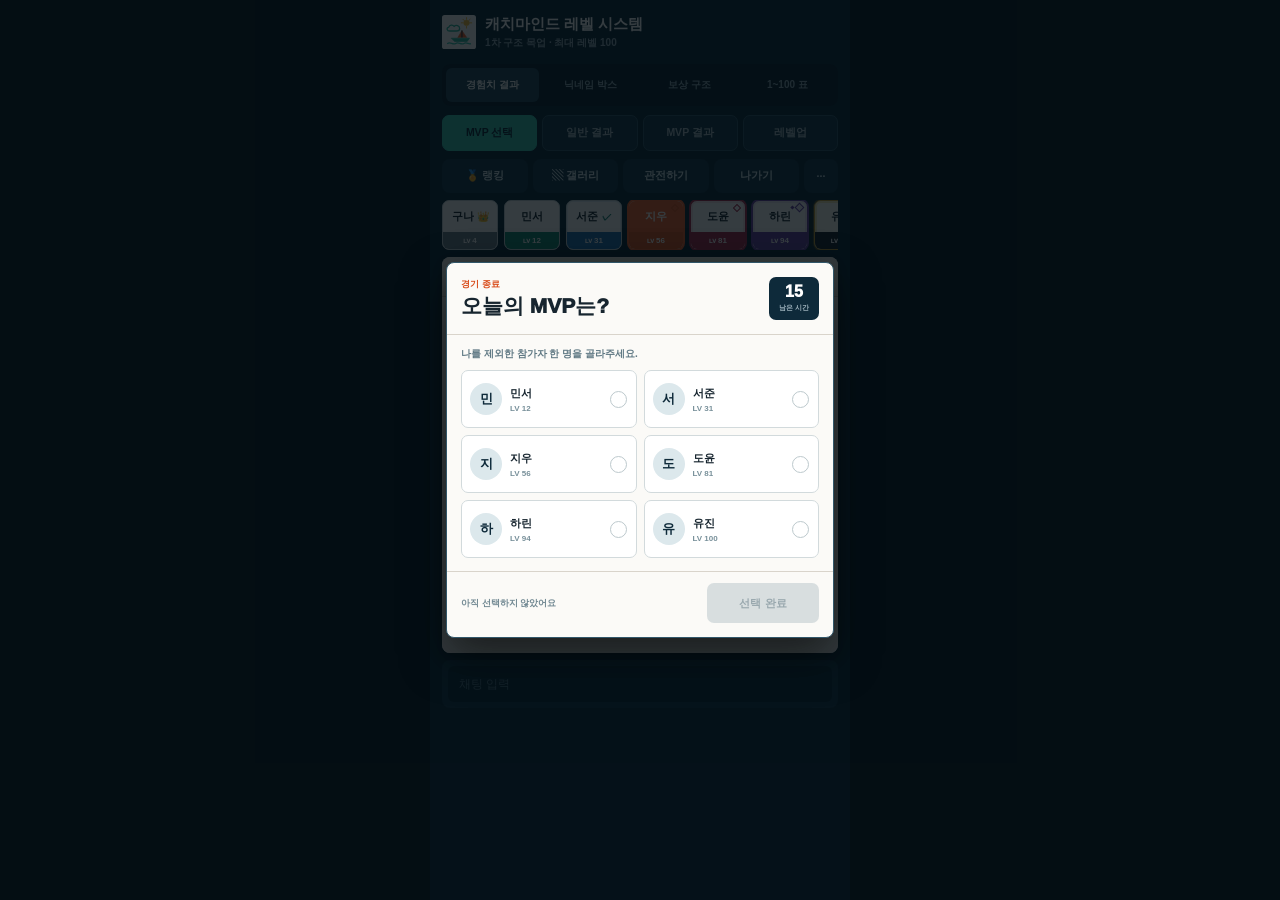
==== catchmind-level-system-mockup.html @ 31e96f57 "Refine CatchMind level nameplates" ====
<!DOCTYPE html>
<html lang="ko">
<head>
<meta charset="UTF-8">
<meta name="viewport" content="width=device-width, initial-scale=1, maximum-scale=1, user-scalable=no">
<title>캐치마인드 레벨 시스템 목업</title>
<style>
:root {
  --navy: #0e2a3a;
  --navy-2: #16384a;
  --navy-3: #24495b;
  --ink: #17252f;
  --paper: #fbfaf7;
  --paper-2: #f5f0e8;
  --line: #d9d4cb;
  --muted: #78909a;
  --teal: #38c6b0;
  --teal-dark: #167d70;
  --orange: #f3612a;
  --orange-dark: #d94b19;
  --blue: #2474b5;
  --red: #d23b3b;
  --yellow: #eab308;
  --green: #22a873;
  --violet: #7c3aed;
}
* { box-sizing: border-box; letter-spacing: 0; }
html, body { min-width: 320px; min-height: 100%; margin: 0; background: #081820; }
body {
  color: #eaf2f6;
  font-family: Pretendard, "Noto Sans KR", "Apple SD Gothic Neo", Arial, sans-serif;
  -webkit-tap-highlight-color: transparent;
}
button, select { font: inherit; }
button { cursor: pointer; }
.hidden { display: none !important; }
.app {
  width: min(420px, 100%);
  min-height: 100dvh;
  margin: 0 auto;
  padding: 8px 12px 24px;
  background: var(--navy);
}
.mock-head {
  min-height: 48px;
  display: flex;
  align-items: center;
  gap: 9px;
  margin-bottom: 8px;
}
.mock-head img { width: 34px; height: 34px; flex: 0 0 auto; }
.mock-title { min-width: 0; }
.mock-title strong { display: block; color: #fff; font-size: 15px; font-weight: 1000; }
.mock-title span { display: block; margin-top: 2px; color: #8fa6b2; font-size: 10px; font-weight: 800; }
.view-tabs {
  width: 100%;
  min-height: 42px;
  display: grid;
  grid-template-columns: repeat(4, minmax(0, 1fr));
  gap: 5px;
  margin-bottom: 9px;
  padding: 4px;
  border-radius: 8px;
  background: #0a2230;
}
.view-tabs button {
  min-width: 0;
  border: 0;
  border-radius: 6px;
  background: transparent;
  color: #8fa6b2;
  font-size: 10px;
  font-weight: 900;
}
.view-tabs button.active { background: var(--navy-3); color: #fff; }
.view { display: none; }
.view.active { display: block; }
.scenario-bar,
.plate-choice {
  display: grid;
  gap: 5px;
  margin-bottom: 8px;
}
.scenario-bar { grid-template-columns: repeat(4, minmax(0, 1fr)); }
.plate-choice { grid-template-columns: repeat(3, minmax(0, 1fr)); }
.scenario-bar button,
.plate-choice button {
  min-width: 0;
  min-height: 36px;
  border: 1px solid #31576a;
  border-radius: 7px;
  background: var(--navy-2);
  color: #a8bbc4;
  font-size: 10.5px;
  font-weight: 900;
}
.scenario-bar button.active,
.plate-choice button.active {
  border-color: var(--teal);
  background: var(--teal);
  color: var(--navy);
}
.game-shell { position: relative; }
.game-actions {
  display: grid;
  grid-template-columns: 1fr 1fr 1fr 1fr 34px;
  gap: 5px;
  margin-bottom: 7px;
}
.game-actions button {
  min-width: 0;
  height: 34px;
  overflow: hidden;
  border: 0;
  border-radius: 8px;
  background: var(--navy-2);
  color: #cfe0e7;
  font-size: 10.5px;
  font-weight: 900;
  text-overflow: ellipsis;
  white-space: nowrap;
}
.player-strip {
  width: 100%;
  min-height: 36px;
  display: flex;
  align-items: center;
  gap: 6px;
  overflow-x: auto;
  margin-bottom: 7px;
  scrollbar-width: none;
}
.player-strip::-webkit-scrollbar { display: none; }
.game-board {
  position: relative;
  aspect-ratio: 1;
  overflow: hidden;
  border-radius: 8px;
  background: var(--paper);
  box-shadow: 0 4px 14px rgba(0,0,0,.35);
}
.wordbar {
  height: 40px;
  display: flex;
  align-items: center;
  justify-content: space-between;
  padding: 0 12px;
  border-bottom: 1px solid #ddd3c7;
  background: var(--paper-2);
  color: #73808a;
  font-size: 12px;
}
.wordbar b { margin-left: 7px; color: var(--navy); font-size: 16px; }
.wordbar strong { color: var(--orange-dark); font-size: 13px; }
.waiting-stage {
  position: absolute;
  inset: 40px 0 0;
  display: grid;
  grid-template-rows: minmax(0, 1fr) auto;
  padding: 26px 22px 17px;
  background: rgba(251,250,247,.96);
  color: var(--ink);
}
.waiting-main { align-self: center; text-align: center; }
.paint-marks {
  height: 46px;
  display: flex;
  align-items: center;
  justify-content: center;
  gap: 7px;
  margin-bottom: 10px;
}
.paint-marks span { width: 8px; display: block; border-radius: 4px; transform: rotate(8deg); }
.paint-marks span:nth-child(1) { height: 25px; background: var(--blue); }
.paint-marks span:nth-child(2) { height: 39px; background: var(--red); transform: rotate(-6deg); }
.paint-marks span:nth-child(3) { height: 31px; background: var(--yellow); }
.paint-marks span:nth-child(4) { height: 44px; background: var(--orange); transform: rotate(-4deg); }
.paint-marks span:nth-child(5) { height: 34px; background: #22c55e; }
.paint-marks span:nth-child(6) { height: 40px; background: var(--violet); transform: rotate(-7deg); }
.waiting-main h2 { margin: 0; font-size: 26px; line-height: 1.2; font-weight: 1000; }
.waiting-main p { margin: 8px 0 0; color: #6d838e; font-size: 11px; font-weight: 800; }
.waiting-roster {
  padding-top: 10px;
  border-top: 1px solid #ded8cf;
  color: #718892;
  font-size: 10px;
  line-height: 1.65;
  font-weight: 800;
}
.waiting-roster b { color: #49616c; }
.mock-chat {
  height: 48px;
  display: flex;
  align-items: center;
  margin-top: 7px;
  padding: 6px;
  border-radius: 8px;
  background: var(--navy-2);
}
.mock-chat span {
  width: 100%;
  height: 36px;
  display: flex;
  align-items: center;
  padding: 0 11px;
  border-radius: 6px;
  background: var(--navy);
  color: #547586;
  font-size: 12px;
}
.reopen-xp {
  width: 100%;
  height: 42px;
  margin-top: 8px;
  border: 1px solid #31576a;
  border-radius: 8px;
  background: var(--navy-2);
  color: #fff;
  font-size: 12px;
  font-weight: 900;
}
.xp-backdrop,
.mvp-backdrop {
  position: fixed;
  inset: 0;
  z-index: 20;
  display: grid;
  place-items: center;
  padding: 12px;
  background: rgba(3,12,17,.8);
}
.mvp-backdrop { z-index: 21; }
.mvp-dialog {
  width: min(388px, 100%);
  overflow: hidden;
  border: 1px solid #31576a;
  border-radius: 8px;
  background: var(--paper);
  color: var(--ink);
  box-shadow: 0 18px 44px rgba(0,0,0,.52);
}
.mvp-head {
  display: flex;
  align-items: center;
  justify-content: space-between;
  gap: 12px;
  padding: 14px;
  border-bottom: 1px solid var(--line);
}
.mvp-head span {
  display: block;
  color: var(--orange-dark);
  font-size: 9px;
  font-weight: 1000;
}
.mvp-head h2 {
  margin: 3px 0 0;
  font-size: 21px;
  line-height: 1.15;
  font-weight: 1000;
}
.mvp-timer {
  flex: 0 0 auto;
  min-width: 50px;
  padding: 7px 8px;
  border-radius: 7px;
  background: var(--navy);
  color: #fff;
  text-align: center;
}
.mvp-timer strong { display: block; font-size: 16px; line-height: 1; font-weight: 1000; }
.mvp-timer small { display: block; margin-top: 3px; color: #9fb3bd; font-size: 7px; font-weight: 900; }
.mvp-copy {
  margin: 0;
  padding: 12px 14px 9px;
  color: #607984;
  font-size: 10px;
  font-weight: 850;
}
.mvp-candidates {
  display: grid;
  grid-template-columns: repeat(2, minmax(0, 1fr));
  gap: 7px;
  padding: 0 14px 13px;
}
.mvp-candidate {
  min-width: 0;
  min-height: 58px;
  display: grid;
  grid-template-columns: 32px minmax(0, 1fr) 18px;
  align-items: center;
  gap: 8px;
  padding: 8px;
  border: 1px solid #d2dadc;
  border-radius: 7px;
  background: #fff;
  color: var(--ink);
  text-align: left;
}
.mvp-candidate.selected {
  border-color: var(--orange);
  background: #fff3ed;
  box-shadow: inset 0 0 0 1px var(--orange);
}
.mvp-avatar {
  width: 32px;
  height: 32px;
  display: grid;
  place-items: center;
  border-radius: 50%;
  background: #dce8ec;
  color: var(--navy);
  font-size: 13px;
  font-weight: 1000;
}
.mvp-candidate.selected .mvp-avatar { background: var(--orange); color: #fff; }
.mvp-candidate strong,
.mvp-candidate small { display: block; overflow: hidden; text-overflow: ellipsis; white-space: nowrap; }
.mvp-candidate strong { font-size: 11px; font-weight: 1000; }
.mvp-candidate small { margin-top: 3px; color: var(--muted); font-size: 8px; font-weight: 900; }
.mvp-check {
  width: 17px;
  height: 17px;
  display: grid;
  place-items: center;
  border: 1px solid #bdc9cd;
  border-radius: 50%;
  color: transparent;
  font-size: 10px;
  font-style: normal;
  font-weight: 1000;
}
.mvp-candidate.selected .mvp-check { border-color: var(--orange); background: var(--orange); color: #fff; }
.mvp-foot {
  display: grid;
  grid-template-columns: minmax(0, 1fr) 112px;
  align-items: center;
  gap: 10px;
  padding: 11px 14px 14px;
  border-top: 1px solid var(--line);
}
.mvp-choice {
  min-width: 0;
  overflow: hidden;
  color: #718892;
  font-size: 9px;
  font-weight: 900;
  text-overflow: ellipsis;
  white-space: nowrap;
}
.mvp-confirm {
  height: 40px;
  border: 0;
  border-radius: 7px;
  background: var(--orange);
  color: #fff;
  font-size: 11px;
  font-weight: 1000;
}
.mvp-confirm:disabled { background: #d8dedf; color: #99a8ae; }
.xp-dialog {
  position: relative;
  width: min(388px, 100%);
  max-height: calc(100dvh - 24px);
  overflow: hidden;
  border: 1px solid #31576a;
  border-radius: 8px;
  background: var(--paper);
  color: var(--ink);
  box-shadow: 0 18px 44px rgba(0,0,0,.52);
}
.xp-head {
  min-height: 62px;
  display: flex;
  align-items: center;
  justify-content: space-between;
  padding: 11px 13px;
  border-bottom: 1px solid #31576a;
  background: var(--navy);
}
.xp-head span { display: block; color: var(--teal); font-size: 9px; font-weight: 900; }
.xp-head h2 { margin: 3px 0 0; color: #fff; font-size: 20px; line-height: 1.1; font-weight: 1000; }
.xp-close {
  width: 34px;
  height: 34px;
  border: 0;
  border-radius: 7px;
  background: var(--navy-2);
  color: #cfe0e7;
  font-size: 17px;
}
.xp-summary {
  display: grid;
  grid-template-columns: auto minmax(0, 1fr) auto;
  align-items: center;
  gap: 11px;
  padding: 15px 14px 12px;
}
.level-seal {
  position: relative;
  z-index: 2;
  width: 54px;
  height: 54px;
  display: grid;
  place-items: center;
  border: 3px solid var(--orange);
  border-radius: 50%;
  background: #fff;
  color: var(--orange-dark);
}
.level-seal small { display: block; font-size: 8px; line-height: 1; font-weight: 900; }
.level-seal strong { display: block; margin-top: 2px; font-size: 20px; line-height: 1; font-weight: 1000; }
.level-seal-stage {
  position: relative;
  width: 62px;
  height: 62px;
  display: grid;
  place-items: center;
  isolation: isolate;
}
.level-seal-stage::after {
  content: "";
  position: absolute;
  z-index: 1;
  inset: 4px;
  border: 2px solid var(--orange);
  border-radius: 50%;
  opacity: 0;
  pointer-events: none;
}
.level-up-tag {
  position: absolute;
  z-index: 4;
  left: 50%;
  bottom: -5px;
  width: max-content;
  padding: 2px 5px;
  border-radius: 4px;
  background: var(--navy);
  color: #fff;
  font-size: 7px;
  line-height: 1.2;
  font-weight: 1000;
  opacity: 0;
  transform: translate(-50%, 4px);
  pointer-events: none;
}
.level-particles {
  position: absolute;
  z-index: 3;
  inset: 50%;
  pointer-events: none;
}
.level-particles i {
  --x: 0px;
  --y: -35px;
  --r: 0deg;
  position: absolute;
  width: 4px;
  height: 11px;
  margin: -5px 0 0 -2px;
  border-radius: 2px;
  background: var(--orange);
  opacity: 0;
}
.level-particles i:nth-child(2) { --x: 26px; --y: -29px; --r: 34deg; background: var(--blue); }
.level-particles i:nth-child(3) { --x: 38px; --y: -5px; --r: 72deg; background: var(--yellow); }
.level-particles i:nth-child(4) { --x: 31px; --y: 25px; --r: 116deg; background: var(--teal); }
.level-particles i:nth-child(5) { --x: 8px; --y: 38px; --r: 158deg; background: var(--red); }
.level-particles i:nth-child(6) { --x: -22px; --y: 31px; --r: 205deg; background: var(--violet); }
.level-particles i:nth-child(7) { --x: -38px; --y: 7px; --r: 248deg; background: var(--orange); }
.level-particles i:nth-child(8) { --x: -31px; --y: -24px; --r: 296deg; background: var(--green); }
.level-seal-stage.celebrate .level-seal {
  animation: level-seal-pop 1.15s cubic-bezier(.2,.82,.24,1) both;
}
.level-seal-stage.celebrate::after { animation: level-ring 1.05s ease-out both; }
.level-seal-stage.celebrate .level-up-tag { animation: level-tag 1.35s ease both; }
.level-seal-stage.celebrate .level-particles i {
  animation: level-particle .9s cubic-bezier(.12,.7,.22,1) both;
}
.level-seal-stage.celebrate .level-particles i:nth-child(2) { animation-delay: .03s; }
.level-seal-stage.celebrate .level-particles i:nth-child(3) { animation-delay: .06s; }
.level-seal-stage.celebrate .level-particles i:nth-child(4) { animation-delay: .09s; }
.level-seal-stage.celebrate .level-particles i:nth-child(5) { animation-delay: .12s; }
.level-seal-stage.celebrate .level-particles i:nth-child(6) { animation-delay: .15s; }
.level-seal-stage.celebrate .level-particles i:nth-child(7) { animation-delay: .18s; }
.level-seal-stage.celebrate .level-particles i:nth-child(8) { animation-delay: .21s; }
@keyframes level-seal-pop {
  0% { color: var(--orange-dark); background: #fff; transform: scale(1) rotate(0); }
  20% { color: #fff; background: var(--orange); transform: scale(1.28) rotate(-7deg); box-shadow: 0 8px 18px rgba(243,97,42,.35); }
  45% { transform: scale(.94) rotate(4deg); }
  68% { transform: scale(1.12) rotate(-2deg); }
  100% { color: var(--orange-dark); background: #fff; transform: scale(1) rotate(0); box-shadow: none; }
}
@keyframes level-ring {
  0% { opacity: .8; transform: scale(.8); }
  100% { opacity: 0; transform: scale(1.65); }
}
@keyframes level-particle {
  0% { opacity: 0; transform: translate(0, 0) scale(.4) rotate(0); }
  18% { opacity: 1; }
  100% { opacity: 0; transform: translate(var(--x), var(--y)) scale(1) rotate(var(--r)); }
}
@keyframes level-tag {
  0% { opacity: 0; transform: translate(-50%, 5px) scale(.8); }
  20%, 72% { opacity: 1; transform: translate(-50%, 0) scale(1); }
  100% { opacity: 0; transform: translate(-50%, -5px) scale(.94); }
}
.xp-person { min-width: 0; }
.xp-person strong {
  display: block;
  overflow: hidden;
  font-size: 16px;
  font-weight: 1000;
  text-overflow: ellipsis;
  white-space: nowrap;
}
.xp-person span { display: block; margin-top: 3px; color: var(--muted); font-size: 10px; font-weight: 900; }
.xp-earned { color: var(--orange); text-align: right; font-size: 22px; line-height: 1; font-weight: 1000; }
.xp-earned span { display: block; margin-bottom: 4px; color: var(--muted); font-size: 9px; }
.xp-meter-block { padding: 0 14px 15px; }
.xp-meter-head {
  min-height: 18px;
  display: flex;
  align-items: center;
  justify-content: space-between;
  gap: 8px;
  margin-bottom: 6px;
  color: #607984;
  font-size: 9px;
  font-weight: 900;
}
.xp-meter {
  position: relative;
  height: 13px;
  overflow: hidden;
  border: 1px solid #cfd8dc;
  border-radius: 7px;
  background: #e6ecee;
}
.xp-meter-fill {
  width: 0;
  height: 100%;
  border-radius: inherit;
  background: var(--teal);
  transition: width 1.05s cubic-bezier(.2,.78,.28,1);
}
.xp-breakdown {
  margin: 0;
  padding: 0 14px;
  border-top: 1px solid var(--line);
  border-bottom: 1px solid var(--line);
  list-style: none;
}
.xp-breakdown li {
  min-height: 46px;
  display: flex;
  align-items: center;
  justify-content: space-between;
  gap: 12px;
  color: #647b85;
  font-size: 10.5px;
  font-weight: 800;
}
.xp-breakdown li + li { border-top: 1px solid #e8e4dd; }
.xp-breakdown li.empty { opacity: .52; }
.xp-reason { min-width: 0; }
.xp-reason strong {
  display: block;
  overflow: hidden;
  color: var(--ink);
  font-size: 10.5px;
  font-weight: 1000;
  text-overflow: ellipsis;
  white-space: nowrap;
}
.xp-reason small {
  display: block;
  margin-top: 3px;
  color: var(--muted);
  font-size: 8.5px;
  font-weight: 800;
}
.xp-breakdown .xp-value { flex: 0 0 auto; color: var(--ink); font-size: 11px; font-weight: 1000; }
.xp-breakdown .cap-row .xp-value { color: var(--orange-dark); }
.reward-unlock {
  display: grid;
  grid-template-columns: 38px minmax(0, 1fr);
  align-items: center;
  gap: 10px;
  margin: 11px 14px 0;
  padding: 9px 10px;
  border: 1px solid #efc0ac;
  border-radius: 7px;
  background: #fff2eb;
}
.reward-unlock .reward-icon {
  width: 38px;
  height: 38px;
  display: grid;
  place-items: center;
  border-radius: 7px;
  background: var(--orange);
  font-size: 20px;
}
.reward-unlock span { display: block; color: var(--orange-dark); font-size: 9px; font-weight: 900; }
.reward-unlock strong { display: block; margin-top: 2px; font-size: 12px; font-weight: 1000; }
.xp-foot {
  display: grid;
  grid-template-columns: .8fr 1.2fr;
  gap: 7px;
  padding: 12px 14px 14px;
}
.xp-foot button {
  min-width: 0;
  height: 42px;
  border: 0;
  border-radius: 7px;
  font-size: 12px;
  font-weight: 1000;
}
.xp-replay { background: #e1e7e9; color: #526b77; }
.xp-confirm { background: var(--teal); color: var(--navy); }
.section-head { margin: 4px 1px 10px; }
.section-head h2 { margin: 0; color: #fff; font-size: 20px; font-weight: 1000; }
.section-head p { margin: 5px 0 0; color: #8fa6b2; font-size: 10.5px; line-height: 1.5; font-weight: 800; }
.plate-demo {
  min-height: 420px;
  overflow: hidden;
  border-radius: 8px;
  background: var(--paper);
}
.plate-demo-head {
  min-height: 53px;
  padding: 10px 12px;
  border-bottom: 1px solid var(--line);
  background: var(--paper-2);
  color: var(--ink);
}
.plate-demo-head strong { display: block; font-size: 14px; font-weight: 1000; }
.plate-demo-head span { display: block; margin-top: 3px; color: var(--muted); font-size: 9.5px; font-weight: 800; }
.plate-scroll {
  display: flex;
  gap: 6px;
  overflow-x: auto;
  padding: 10px 11px;
  border-bottom: 1px solid var(--line);
  scrollbar-width: none;
}
.plate-scroll::-webkit-scrollbar { display: none; }
.plate-state-head,
.plate-list-row {
  display: grid;
  grid-template-columns: 30px repeat(4, minmax(0, 1fr));
  align-items: center;
  gap: 4px;
}
.plate-state-head {
  min-height: 28px;
  padding: 3px 12px 0;
  color: #78909a;
  font-size: 7px;
  font-weight: 1000;
  text-align: center;
}
.plate-state-head span:first-child { text-align: left; }
.plate-list { padding: 0 12px 12px; }
.plate-list-row {
  min-height: 58px;
  padding: 4px 0;
  border-bottom: 1px solid #e4e0d9;
}
.plate-list-row:last-child { border-bottom: 0; }
.plate-step {
  color: #6f838d;
  font-size: 8px;
  line-height: 1.05;
  font-weight: 1000;
  text-align: left;
}
.plate-step strong,
.plate-step small { display: block; }
.plate-step small { margin-top: 3px; color: #a0afb5; font-size: 6px; }
.plate-list-row .nameplate {
  width: 100%;
  min-width: 0;
  max-width: none;
}
.nameplate {
  --tier: #6f828b;
  --tier-alt: #52666f;
  --tier-soft: #edf1f2;
  --tier-ink: #fff;
  --skin-bg: #fff;
  --skin-mark: #dfe7ea;
  position: relative;
  isolation: isolate;
  flex: 0 0 auto;
  min-width: 0;
  max-width: 180px;
  color: var(--ink);
}
.nameplate.tier-sketch { --tier: #6f828b; --tier-alt: #52666f; --tier-soft: #edf0f1; }
.nameplate.tier-sprout { --tier: #178c73; --tier-alt: #29aa90; --tier-soft: #e2f5ef; }
.nameplate.tier-color { --tier: #2474b5; --tier-alt: #45a0dd; --tier-soft: #e3eff8; }
.nameplate.tier-artist { --tier: #df551f; --tier-alt: #e9a11b; --tier-soft: #fff0e8; }
.nameplate.tier-master { --tier: #a92b4b; --tier-alt: #ef612f; --tier-soft: #f9e7eb; }
.nameplate.tier-grand { --tier: #6944a3; --tier-alt: #c23d84; --tier-soft: #eee8f5; }
.nameplate.tier-legend { --tier: #1b252d; --tier-alt: #b68217; --tier-soft: #fff3c6; }
.nameplate.drawer { outline: 2px solid var(--orange); outline-offset: -1px; }
.nameplate .correct-mark {
  flex: 0 0 auto;
  margin-left: 4px;
  color: var(--teal-dark);
  font-size: 10px;
  font-weight: 1000;
}
.nameplate.spectator { opacity: .45; filter: grayscale(.25); }
.nameplate .crown { flex: 0 0 auto; margin-left: 3px; font-size: 10px; }
.plate-name {
  min-width: 0;
  display: flex;
  align-items: center;
  overflow: hidden;
}
.plate-nick {
  min-width: 0;
  overflow: hidden;
  text-overflow: ellipsis;
  white-space: nowrap;
}
.plate-level-num small {
  margin-right: 2px;
  font-size: .72em;
  font-weight: 1000;
}
.plate-tier-label {
  overflow: hidden;
  font-style: normal;
  text-overflow: ellipsis;
  white-space: nowrap;
}
.nameplate.style-a {
  --motion-speed: 3.6s;
  min-width: 56px;
  min-height: 50px;
  display: inline-grid;
  grid-template-rows: 31px 17px;
  align-content: stretch;
  overflow: hidden;
  border: 1px solid #c6d2d6;
  border-radius: 7px;
  background: #fff;
  box-shadow: 0 2px 4px rgba(14,42,58,.08);
}
.nameplate.style-a .plate-level {
  grid-row: 2;
  position: relative;
  min-width: 54px;
  display: flex;
  align-items: center;
  justify-content: center;
  overflow: hidden;
  padding: 0 6px;
  background-color: var(--tier);
  color: var(--tier-ink);
  font-size: 8px;
  line-height: 1;
  font-weight: 1000;
}
.nameplate.style-a .plate-level::after {
  content: "";
  position: absolute;
  inset: -7px auto -7px -18px;
  width: 10px;
  background: rgba(255,255,255,.55);
  opacity: 0;
  transform: skewX(-18deg);
  pointer-events: none;
}
.nameplate.style-a .plate-name {
  grid-row: 1;
  justify-content: center;
  padding: 6px 6px 5px;
  font-size: 11px;
  line-height: 1.05;
  font-weight: 1000;
}
.nameplate.style-a.drawer .plate-name {
  background: var(--orange);
  color: #fff;
}
.nameplate.style-a.drawer .plate-name .correct-mark { color: #fff; }
.nameplate.style-a.milestone-40 { --motion-speed: 3.3s; }
.nameplate.style-a.milestone-50 { --motion-speed: 3s; }
.nameplate.style-a.milestone-60 { --motion-speed: 2.8s; }
.nameplate.style-a.milestone-70 { --motion-speed: 2.6s; }
.nameplate.style-a.milestone-80 { --motion-speed: 2.4s; }
.nameplate.style-a.milestone-90 { --motion-speed: 2.2s; }
.nameplate.style-a.milestone-100 { --motion-speed: 1.9s; }
.nameplate.style-a.effect-depth {
  box-shadow: inset 0 0 0 1px var(--tier-soft), 0 2px 5px rgba(14,42,58,.11);
}
.nameplate.style-a.effect-rain .plate-level::after {
  animation: level-rail-glint var(--motion-speed) ease-in-out infinite;
}
.nameplate.style-a.effect-corners::before {
  content: "";
  position: absolute;
  z-index: 3;
  top: 4px;
  right: 5px;
  width: 4px;
  height: 4px;
  border: 1px solid var(--tier);
  transform: rotate(45deg);
}
.nameplate.style-a.effect-color .plate-level {
  animation: level-rail-color var(--motion-speed) ease-in-out infinite;
}
.nameplate.style-a.effect-aura {
  border-color: var(--tier);
  box-shadow: inset 0 0 0 1px var(--tier-soft), 0 0 7px var(--tier-soft), 0 3px 7px rgba(14,42,58,.13);
}
.nameplate.style-a.effect-double {
  box-shadow: inset 0 0 0 2px var(--tier-soft), 0 0 0 1px var(--tier), 0 3px 8px rgba(14,42,58,.15);
}
.nameplate.style-a.effect-pulse::after {
  content: "";
  position: absolute;
  z-index: 4;
  inset: 2px;
  border: 1px solid var(--tier);
  border-radius: 4px;
  opacity: 0;
  pointer-events: none;
  animation: level-frame-pulse var(--motion-speed) ease-in-out infinite;
}
.nameplate.style-a.effect-gem::before {
  top: 3px;
  right: 4px;
  width: 5px;
  height: 5px;
  border-color: var(--tier);
  background: var(--tier-soft);
  box-shadow: -5px 5px 0 -2px var(--tier);
}
.nameplate.style-a.effect-legend {
  border-color: #c49a36;
  background: #fffdf5;
  box-shadow: inset 0 0 0 2px #f5e8bb, 0 0 0 1px rgba(196,154,54,.3), 0 3px 10px rgba(181,129,20,.22);
}
.nameplate.style-a.effect-legend::before {
  background: #d5ad45;
  box-shadow: -5px 5px 0 -2px #d5ad45;
}
@keyframes level-rail-color {
  0%, 100% { background-color: var(--tier); }
  52% { background-color: var(--tier-alt); }
}
@keyframes level-rail-glint {
  0%, 18% { left: -18px; opacity: 0; }
  38% { opacity: .72; }
  58%, 100% { left: calc(100% + 12px); opacity: 0; }
}
@keyframes level-frame-pulse {
  0%, 100% { opacity: .08; }
  50% { opacity: .48; }
}
.plate-list-row .nameplate.style-a .plate-name { padding-right: 3px; padding-left: 3px; font-size: 9.5px; }
.plate-list-row .nameplate.style-a .correct-mark { margin-left: 2px; font-size: 8px; }
.plate-list-row .nameplate.style-a .crown { margin-left: 2px; font-size: 8px; }
.nameplate.style-b {
  min-width: 104px;
  min-height: 50px;
  display: inline-grid;
  grid-template-columns: 43px minmax(0, 1fr);
  align-items: center;
  gap: 8px;
  padding: 4px 9px 4px 5px;
  border: 1px solid #cbd6da;
  border-radius: 7px;
  background: #fff;
  box-shadow: inset 3px 0 0 var(--tier-soft), 0 2px 5px rgba(14,42,58,.09);
}
.nameplate.style-b .plate-level {
  grid-column: 1;
  grid-row: 1;
  width: 40px;
  height: 40px;
  display: grid;
  place-content: center;
  border: 2px solid var(--tier);
  border-radius: 50%;
  background: var(--tier-soft);
  color: var(--tier);
  text-align: center;
}
.nameplate.style-b .plate-level-num {
  display: block;
  font-size: 11px;
  line-height: 1;
  font-weight: 1000;
}
.nameplate.style-b .plate-level-num small { display: block; margin: 0 0 1px; font-size: 6px; }
.nameplate.style-b .plate-tier-label { display: block; margin-top: 2px; font-size: 6px; line-height: 1; font-weight: 1000; }
.nameplate.style-b .plate-name {
  grid-column: 2;
  grid-row: 1;
  font-size: 11px;
  font-weight: 1000;
}
.nameplate.style-b.drawer .plate-name { color: var(--orange-dark); }
.nameplate.style-b.tier-artist .plate-level,
.nameplate.style-b.tier-master .plate-level,
.nameplate.style-b.tier-grand .plate-level,
.nameplate.style-b.tier-legend .plate-level {
  animation: level-medal-pulse 2.8s ease-in-out infinite;
}
.nameplate.style-b.tier-master { border-color: #d3a0ac; }
.nameplate.style-b.tier-grand { border-color: #a891c7; box-shadow: inset 3px 0 0 var(--tier-soft), 0 0 0 1px rgba(105,68,163,.18), 0 3px 8px rgba(105,68,163,.15); }
.nameplate.style-b.tier-legend { border-color: #c49a36; background: #fffdf5; box-shadow: inset 3px 0 0 #fff3c6, 0 0 0 1px rgba(196,154,54,.26), 0 3px 9px rgba(181,129,20,.18); }
@keyframes level-medal-pulse {
  0%, 100% { box-shadow: inset 0 0 0 0 rgba(255,255,255,0), 0 0 0 0 rgba(105,68,163,0); transform: scale(1); }
  50% { box-shadow: inset 0 0 0 3px rgba(255,255,255,.7), 0 0 0 3px var(--tier-soft); transform: scale(1.04); }
}
.nameplate.style-c {
  min-width: 86px;
  min-height: 50px;
  display: inline-grid;
  grid-template-rows: 31px 17px;
  overflow: hidden;
  border: 1px solid #ccd6d9;
  border-radius: 7px;
  background: var(--skin-bg);
  box-shadow: 0 2px 5px rgba(14,42,58,.1);
}
.nameplate.style-c::before,
.nameplate.style-c::after {
  content: "";
  position: absolute;
  z-index: -1;
  width: 36px;
  height: 7px;
  border-radius: 5px;
  background: var(--skin-mark);
  opacity: .72;
  transform: rotate(-18deg);
}
.nameplate.style-c::before { top: 5px; right: -9px; }
.nameplate.style-c::after { top: 16px; right: -13px; width: 28px; opacity: .46; }
.nameplate.style-c.skin-paper { --skin-bg: #fff; --skin-mark: #dce6e9; }
.nameplate.style-c.skin-mint { --skin-bg: #effaf7; --skin-mark: #8fd9ca; }
.nameplate.style-c.skin-sky { --skin-bg: #eef6fc; --skin-mark: #8ec3e8; }
.nameplate.style-c.skin-coral { --skin-bg: #fff2ec; --skin-mark: #f4a07e; }
.nameplate.style-c.skin-violet { --skin-bg: #f5f0fb; --skin-mark: #b8a0d8; }
.nameplate.style-c.skin-night { --skin-bg: #202f38; --skin-mark: #bd8e2d; color: #fff; }
.nameplate.style-c .plate-name {
  grid-row: 1;
  padding: 6px 9px 5px;
  font-size: 11px;
  font-weight: 1000;
}
.nameplate.style-c .plate-level {
  grid-row: 2;
  display: flex;
  align-items: center;
  justify-content: space-between;
  gap: 7px;
  padding: 0 8px;
  background: var(--tier);
  color: #fff;
  font-size: 8px;
  line-height: 1;
  font-weight: 1000;
}
.nameplate.style-c.skin-night .plate-name .correct-mark { color: #78e3d1; }
.nameplate.style-c.drawer .plate-name {
  background: var(--orange);
  color: #fff;
}
.reward-summary {
  display: grid;
  grid-template-columns: repeat(3, minmax(0, 1fr));
  gap: 6px;
  margin-bottom: 8px;
}
.reward-summary div {
  min-height: 62px;
  padding: 9px;
  border-radius: 7px;
  background: var(--navy-2);
}
.reward-summary span { display: block; color: #7f9ba8; font-size: 9px; font-weight: 900; }
.reward-summary strong { display: block; margin-top: 5px; color: #fff; font-size: 15px; font-weight: 1000; }
.curve-band {
  overflow: hidden;
  margin-bottom: 8px;
  border-radius: 8px;
  background: var(--paper);
  color: var(--ink);
}
.curve-head {
  min-height: 48px;
  display: flex;
  align-items: center;
  justify-content: space-between;
  padding: 9px 11px;
  border-bottom: 1px solid var(--line);
  background: var(--paper-2);
}
.curve-head strong { font-size: 13px; font-weight: 1000; }
.curve-head span { color: var(--orange-dark); font-size: 10px; font-weight: 1000; }
.curve-row {
  min-height: 40px;
  display: grid;
  grid-template-columns: 45px minmax(0, 1fr) 66px;
  align-items: center;
  gap: 8px;
  margin: 0 11px;
  border-bottom: 1px solid #e7e3dc;
}
.curve-row:last-child { border-bottom: 0; }
.curve-row b { font-size: 10px; }
.curve-track { height: 6px; overflow: hidden; border-radius: 3px; background: #e1e8ea; }
.curve-track i { height: 100%; display: block; border-radius: inherit; background: var(--blue); }
.curve-row span { color: #667e89; text-align: right; font-size: 9px; font-weight: 900; }
.reward-track {
  overflow: hidden;
  border-radius: 8px;
  background: var(--paper);
  color: var(--ink);
}
.reward-track-head {
  min-height: 50px;
  padding: 10px 11px;
  border-bottom: 1px solid var(--line);
  background: var(--paper-2);
}
.reward-track-head strong { display: block; font-size: 13px; font-weight: 1000; }
.reward-track-head span { display: block; margin-top: 3px; color: var(--muted); font-size: 9px; font-weight: 800; }
.reward-row {
  min-height: 52px;
  display: grid;
  grid-template-columns: 36px 34px minmax(0, 1fr);
  align-items: center;
  gap: 8px;
  margin: 0 11px;
  border-bottom: 1px solid #e7e3dc;
}
.reward-row:last-child { border-bottom: 0; }
.reward-level {
  color: var(--orange-dark);
  font-size: 10px;
  font-weight: 1000;
}
.reward-kind-icon {
  width: 32px;
  height: 32px;
  display: grid;
  place-items: center;
  border-radius: 7px;
  background: #e8eef0;
  font-size: 17px;
}
.reward-copy { min-width: 0; }
.reward-copy strong {
  display: block;
  overflow: hidden;
  font-size: 11px;
  font-weight: 1000;
  text-overflow: ellipsis;
  white-space: nowrap;
}
.reward-copy span { display: block; margin-top: 2px; color: var(--muted); font-size: 8.5px; font-weight: 800; }
.level-table-shell {
  overflow: hidden;
  border-radius: 8px;
  background: var(--paper);
  color: var(--ink);
}
.level-table-summary {
  display: flex;
  align-items: center;
  justify-content: space-between;
  gap: 10px;
  min-height: 52px;
  padding: 10px 12px;
  border-bottom: 1px solid var(--line);
  background: var(--paper-2);
}
.level-table-summary strong { font-size: 13px; font-weight: 1000; }
.level-table-summary span { color: var(--orange-dark); font-size: 10px; font-weight: 1000; }
.level-table-scroll {
  max-height: calc(100dvh - 190px);
  overflow-y: auto;
  overscroll-behavior: contain;
}
.level-table-head,
.level-table-row {
  display: grid;
  grid-template-columns: 62px minmax(0, .8fr) minmax(0, 1.2fr);
  align-items: center;
  gap: 8px;
  padding: 0 12px;
}
.level-table-head {
  position: sticky;
  z-index: 2;
  top: 0;
  min-height: 34px;
  border-bottom: 1px solid var(--line);
  background: #e9eef0;
  color: #627b86;
  font-size: 8.5px;
  font-weight: 1000;
}
.level-table-row {
  min-height: 36px;
  border-bottom: 1px solid #e8e4dd;
  font-size: 9.5px;
}
.level-table-row:last-child { border-bottom: 0; }
.level-table-row b { color: var(--orange-dark); font-size: 10px; }
.level-table-row span { color: #607984; text-align: right; font-weight: 900; }
.level-table-row span:last-child { color: var(--ink); }
.level-table-row.milestone { background: #fff6f0; }
@media (max-width: 360px) {
  .app { padding-left: 9px; padding-right: 9px; }
  .game-actions { grid-template-columns: 1fr 1fr .9fr .9fr 32px; gap: 4px; }
  .game-actions button { font-size: 9.5px; }
  .xp-summary { gap: 8px; padding-left: 11px; padding-right: 11px; }
  .xp-meter-block, .xp-breakdown, .xp-foot { padding-left: 11px; padding-right: 11px; }
  .xp-earned { font-size: 19px; }
  .waiting-main h2 { font-size: 23px; }
  .mvp-candidates { gap: 5px; padding-left: 10px; padding-right: 10px; }
  .mvp-head, .mvp-copy, .mvp-foot { padding-left: 10px; padding-right: 10px; }
  .mvp-candidate { grid-template-columns: 29px minmax(0, 1fr) 16px; gap: 6px; padding: 6px; }
  .mvp-avatar { width: 29px; height: 29px; }
}
@media (max-height: 760px) {
  .xp-backdrop, .mvp-backdrop { padding: 8px; }
  .xp-dialog { max-height: calc(100dvh - 16px); }
  .xp-head { min-height: 50px; padding: 8px 11px; }
  .xp-head h2 { font-size: 17px; }
  .xp-close { width: 30px; height: 30px; }
  .xp-summary { gap: 8px; padding: 8px 12px 7px; }
  .level-seal-stage { width: 54px; height: 54px; }
  .level-seal { width: 48px; height: 48px; }
  .level-seal strong { font-size: 18px; }
  .xp-person strong { font-size: 14px; }
  .xp-earned { font-size: 19px; }
  .xp-meter-block { padding: 0 12px 9px; }
  .xp-meter-head { margin-bottom: 4px; }
  .xp-breakdown { padding: 0 12px; }
  .xp-breakdown li { min-height: 36px; }
  .xp-reason strong { font-size: 9.5px; }
  .xp-reason small { margin-top: 2px; font-size: 7.5px; }
  .xp-breakdown .xp-value { font-size: 10px; }
  .reward-unlock {
    grid-template-columns: 32px minmax(0, 1fr);
    gap: 8px;
    margin: 6px 12px 0;
    padding: 5px 8px;
  }
  .reward-unlock .reward-icon { width: 32px; height: 32px; font-size: 17px; }
  .reward-unlock strong { font-size: 10.5px; }
  .xp-foot { gap: 6px; padding: 8px 12px 10px; }
  .xp-foot button { height: 36px; font-size: 11px; }
}
@media (max-height: 600px) {
  .xp-head { min-height: 46px; padding-top: 6px; padding-bottom: 6px; }
  .xp-summary { padding-top: 5px; padding-bottom: 4px; }
  .xp-breakdown li { min-height: 31px; }
  .xp-reason strong { font-size: 8.7px; }
  .xp-reason small {
    max-width: 210px;
    overflow: hidden;
    font-size: 7px;
    text-overflow: ellipsis;
    white-space: nowrap;
  }
  .reward-unlock { margin-top: 4px; padding-top: 4px; padding-bottom: 4px; }
  .xp-foot { padding-top: 6px; padding-bottom: 7px; }
}
@media (prefers-reduced-motion: reduce) {
  *, *::before, *::after { scroll-behavior: auto !important; animation-duration: .01ms !important; transition-duration: .01ms !important; }
}
</style>
</head>
<body>
<main class="app">
  <header class="mock-head">
    <img src="assets/game-icon-catchmind.svg" alt="">
    <div class="mock-title">
      <strong>캐치마인드 레벨 시스템</strong>
      <span>1차 구조 목업 · 최대 레벨 100</span>
    </div>
  </header>

  <nav class="view-tabs" aria-label="목업 화면">
    <button class="active" type="button" data-view="result">경험치 결과</button>
    <button type="button" data-view="plates">닉네임 박스</button>
    <button type="button" data-view="rewards">보상 구조</button>
    <button type="button" data-view="levels">1~100 표</button>
  </nav>

  <section id="view-result" class="view active">
    <div class="scenario-bar" aria-label="경험치 시나리오">
      <button class="active" type="button" data-scenario="vote">MVP 선택</button>
      <button type="button" data-scenario="normal">일반 결과</button>
      <button type="button" data-scenario="mvp">MVP 결과</button>
      <button type="button" data-scenario="levelup">레벨업</button>
    </div>
    <div class="game-shell">
      <div class="game-actions">
        <button type="button">🏅 랭킹</button>
        <button type="button">▧ 갤러리</button>
        <button type="button">관전하기</button>
        <button type="button">나가기</button>
        <button type="button" aria-label="더보기">···</button>
      </div>
      <div id="waiting-player-strip" class="player-strip"></div>
      <div class="game-board">
        <div class="wordbar">
          <span>제시어 <b>준비 중</b></span>
          <strong>--　6명</strong>
        </div>
        <div class="waiting-stage">
          <div class="waiting-main">
            <div class="paint-marks" aria-hidden="true">
              <span></span><span></span><span></span><span></span><span></span><span></span>
            </div>
            <h2>그릴 준비 됐나요?</h2>
            <p>모두 레디했어요. 방장이 게임을 시작할 수 있어요</p>
          </div>
          <div class="waiting-roster">
            참가 6명　<b>구나 · 민서 · 서준 · 지우 · 도윤 · 하린</b><br>
            관전 1명　수빈
          </div>
        </div>
      </div>
      <div class="mock-chat"><span>채팅 입력</span></div>
      <button id="reopen-xp" class="reopen-xp hidden" type="button">경험치 화면 다시 보기</button>
    </div>
  </section>

  <section id="view-plates" class="view">
    <div class="section-head">
      <h2>A+ · 10레벨 성장안</h2>
      <p>10레벨마다 시각 효과가 하나씩 누적되어, 100레벨에서 가장 화려해집니다.</p>
    </div>
    <div class="plate-demo">
      <header class="plate-demo-head">
        <strong>레벨별 변화와 게임 상태</strong>
        <span>레벨 줄은 숫자만 가운데 표시하고, 방장·정답·그리는 중·관전 상태는 성장 효과와 분리합니다.</span>
      </header>
      <div id="plate-strip" class="plate-scroll"></div>
      <div class="plate-state-head" aria-hidden="true">
        <span>레벨</span><span>방장</span><span>정답</span><span>그리는 중</span><span>관전</span>
      </div>
      <div id="plate-list" class="plate-list"></div>
    </div>
  </section>

  <section id="view-rewards" class="view">
    <div class="section-head">
      <h2>1~100 성장 뼈대</h2>
      <p>경험치는 영구 누적되고, 보상 종류와 실제 디자인은 카탈로그에서 교체할 수 있습니다.</p>
    </div>
    <div class="reward-summary">
      <div><span>최대 레벨</span><strong>100</strong></div>
      <div><span>누적 경험치</span><strong id="max-xp-summary">883,080</strong></div>
      <div><span>보상 슬롯</span><strong>99개</strong></div>
    </div>
    <div class="curve-band">
      <div class="curve-head">
        <strong>성장 곡선</strong>
        <span>후반 급상승</span>
      </div>
      <div id="curve-rows"></div>
    </div>
    <div class="reward-track">
      <header class="reward-track-head">
        <strong>구간 보상 예시</strong>
        <span>그림판 테두리 · 스티커 · 텍스트 이모티콘 · 닉네임 박스</span>
      </header>
      <div id="reward-rows"></div>
    </div>
  </section>

  <section id="view-levels" class="view">
    <div class="section-head">
      <h2>레벨 1~100 경험치</h2>
      <p>다음 레벨에 필요한 경험치와 해당 레벨 시작 시점의 누적 경험치를 모두 표시합니다.</p>
    </div>
    <div class="level-table-shell">
      <div class="level-table-summary">
        <strong>전체 성장표</strong>
        <span>LV 100 · 883,080 XP</span>
      </div>
      <div class="level-table-scroll">
        <div class="level-table-head">
          <span>레벨</span><span>다음 레벨</span><span>누적 XP</span>
        </div>
        <div id="level-table-rows"></div>
      </div>
    </div>
  </section>
</main>

<div id="mvp-backdrop" class="mvp-backdrop" aria-hidden="false">
  <section class="mvp-dialog" role="dialog" aria-modal="true" aria-labelledby="mvp-title">
    <header class="mvp-head">
      <div>
        <span>경기 종료</span>
        <h2 id="mvp-title">오늘의 MVP는?</h2>
      </div>
      <div class="mvp-timer"><strong id="mvp-seconds">15</strong><small>남은 시간</small></div>
    </header>
    <p class="mvp-copy">나를 제외한 참가자 한 명을 골라주세요.</p>
    <div id="mvp-candidates" class="mvp-candidates"></div>
    <footer class="mvp-foot">
      <span id="mvp-choice" class="mvp-choice">아직 선택하지 않았어요</span>
      <button id="mvp-confirm" class="mvp-confirm" type="button" disabled>선택 완료</button>
    </footer>
  </section>
</div>

<div id="xp-backdrop" class="xp-backdrop hidden" aria-hidden="true">
  <section class="xp-dialog" role="dialog" aria-modal="true" aria-labelledby="xp-title">
    <header class="xp-head">
      <div>
        <span>캐치마인드 성장</span>
        <h2 id="xp-title">이번 게임 경험치</h2>
      </div>
      <button id="xp-close" class="xp-close" type="button" aria-label="경험치 화면 닫기">✕</button>
    </header>
    <div class="xp-summary">
      <div id="level-seal-stage" class="level-seal-stage">
        <div class="level-particles" aria-hidden="true">
          <i></i><i></i><i></i><i></i><i></i><i></i><i></i><i></i>
        </div>
        <div class="level-seal">
          <div><small>LEVEL</small><strong id="xp-level">24</strong></div>
        </div>
        <span id="level-up-tag" class="level-up-tag">LEVEL UP</span>
      </div>
      <div class="xp-person">
        <strong>구나</strong>
        <span id="xp-tier">새싹 등급</span>
      </div>
      <div class="xp-earned"><span id="xp-earned-label">획득</span><b id="xp-earned">+88 XP</b></div>
    </div>
    <div class="xp-meter-block">
      <div class="xp-meter-head">
        <span id="xp-meter-current">0 XP</span>
        <span id="xp-meter-next">다음 레벨까지 0 XP</span>
      </div>
      <div class="xp-meter" role="progressbar" aria-label="레벨 경험치">
        <div id="xp-meter-fill" class="xp-meter-fill"></div>
      </div>
    </div>
    <ul id="xp-breakdown" class="xp-breakdown"></ul>
    <div id="reward-unlock" class="reward-unlock hidden">
      <div id="reward-icon" class="reward-icon">🎨</div>
      <div><span>새 보상 획득</span><strong id="reward-name">컬러 닉네임 박스</strong></div>
    </div>
    <footer class="xp-foot">
      <button id="xp-replay" class="xp-replay" type="button">다시 보기</button>
      <button id="xp-confirm" class="xp-confirm" type="button">대기실로</button>
    </footer>
  </section>
</div>

<script src="catchmind-levels.js"></script>
<script>
(function () {
  "use strict";
  var Levels = window.CatchMindLevels;
  var currentView = "result";
  var currentScenario = "normal";
  var animationTimers = [];
  var selectedMvp = "";
  var mvpTimer = null;

  function makeScenario(beforeXp, answerTimesMs, wonMvp) {
    var award = Levels.matchXp({
      eligibleRounds: 6,
      answerTimesMs: answerTimesMs
    }, {
      humanPlayers: 6,
      completed: true
    });
    award = Levels.applyMvpBonus(award, wonMvp);
    return {
      beforeXp: beforeXp,
      earned: award.total,
      breakdown: award.breakdown,
      metrics: award.metrics
    };
  }

  var sampleAnswers = [12000, 27000, 48000];
  var scenarios = {
    normal: makeScenario(
      Levels.totalXpForLevel(18) + Math.round(Levels.xpToNext(18) * .42),
      sampleAnswers,
      false
    ),
    mvp: makeScenario(
      Levels.totalXpForLevel(18) + Math.round(Levels.xpToNext(18) * .42),
      sampleAnswers,
      true
    ),
    levelup: makeScenario(
      Levels.totalXpForLevel(25) - 34,
      sampleAnswers,
      true
    )
  };

  var people = [
    { nick: "구나", level: 4, host: true, skin: "paper" },
    { nick: "민서", level: 12, skin: "mint" },
    { nick: "서준", level: 31, correct: true, skin: "sky" },
    { nick: "지우", level: 56, drawer: true, skin: "coral" },
    { nick: "도윤", level: 81, skin: "violet" },
    { nick: "하린", level: 94, skin: "mint" },
    { nick: "유진", level: 100, skin: "night" },
    { nick: "수빈", level: 25, spectator: true, skin: "sky" }
  ];
  var growthLevels = [10, 20, 30, 40, 50, 60, 70, 80, 90, 100];
  var growthLabels = {
    10: "기본",
    20: "깊이",
    30: "빗줄",
    40: "모서리",
    50: "컬러",
    60: "광휘",
    70: "이중",
    80: "맥동",
    90: "보석",
    100: "레전드"
  };

  var rewardIcons = {
    board_frame: "▣",
    sticker: "✨",
    text_emote: "💬",
    nameplate: "🏷",
    bundle: "🎁"
  };

  function $(id) { return document.getElementById(id); }
  function clearAnimation() {
    animationTimers.forEach(function (timer) { clearTimeout(timer); });
    animationTimers = [];
    $("level-seal-stage").classList.remove("celebrate");
  }
  function later(callback, delay) {
    var timer = setTimeout(callback, delay);
    animationTimers.push(timer);
    return timer;
  }
  function plateHtml(person, style) {
    var tier = Levels.tierForLevel(person.level);
    var milestone = Math.min(100, Math.max(10, Math.floor(person.level / 10) * 10));
    var classes = ["nameplate", "style-" + style, "tier-" + tier.id, "skin-" + (person.skin || "paper")];
    classes.push("milestone-" + milestone);
    if (person.level >= 20) classes.push("effect-depth");
    if (person.level >= 30) classes.push("effect-rain");
    if (person.level >= 40) classes.push("effect-corners");
    if (person.level >= 50) classes.push("effect-color");
    if (person.level >= 60) classes.push("effect-aura");
    if (person.level >= 70) classes.push("effect-double");
    if (person.level >= 80) classes.push("effect-pulse");
    if (person.level >= 90) classes.push("effect-gem");
    if (person.level >= 100) classes.push("effect-legend");
    if (person.drawer) classes.push("drawer");
    if (person.correct) classes.push("correct");
    if (person.spectator) classes.push("spectator");
    return '<span class="' + classes.join(" ") + '">'
      + '<span class="plate-name"><strong class="plate-nick">' + person.nick + '</strong>'
      + (person.correct ? '<span class="correct-mark" aria-label="정답">✓</span>' : "")
      + (person.host ? '<span class="crown">👑</span>' : "") + '</span>'
      + '<span class="plate-level"><b class="plate-level-num"><small>LV</small>' + person.level + '</b></span>'
      + '</span>';
  }
  function renderWaitingStrip() {
    $("waiting-player-strip").innerHTML = people.slice(0, 7).map(function (person) {
      return plateHtml(person, "a");
    }).join("");
  }
  function renderPlates() {
    $("plate-strip").innerHTML = growthLevels.map(function (level) {
      return plateHtml({ nick: "구나", level: level }, "a");
    }).join("");
    $("plate-list").innerHTML = growthLevels.map(function (level) {
      var states = [
        { nick: "구나", level: level, host: true },
        { nick: "민서", level: level, correct: true },
        { nick: "지우", level: level, drawer: true },
        { nick: "수빈", level: level, spectator: true }
      ];
      return '<div class="plate-list-row"><span class="plate-step"><strong>' + level
        + '</strong><small>' + growthLabels[level] + '</small></span>'
        + states.map(function (person) { return plateHtml(person, "a"); }).join("")
        + '</div>';
    }).join("");
  }
  function renderRewards() {
    $("max-xp-summary").textContent = Levels.formatXp(Levels.MAX_TOTAL_XP);
    var checkpoints = [10, 25, 50, 75, 90, 100];
    $("curve-rows").innerHTML = checkpoints.map(function (level) {
      var xp = Levels.totalXpForLevel(level);
      var width = Math.max(3, xp / Levels.MAX_TOTAL_XP * 100);
      return '<div class="curve-row"><b>LV ' + level + '</b><div class="curve-track"><i style="width:'
        + width.toFixed(2) + '%"></i></div><span>' + Levels.formatXp(xp) + ' XP</span></div>';
    }).join("");
    $("reward-rows").innerHTML = Levels.REWARD_CATALOG.map(function (reward) {
      return '<div class="reward-row"><span class="reward-level">LV ' + reward.level + '</span>'
        + '<span class="reward-kind-icon">' + (rewardIcons[reward.kind] || "🎁") + '</span>'
        + '<div class="reward-copy"><strong>' + reward.name + '</strong><span>' + reward.kind.replace("_", " ") + '</span></div></div>';
    }).join("");
  }
  function renderLevelTable() {
    var milestones = { 10: true, 25: true, 50: true, 75: true, 90: true, 100: true };
    var rows = [];
    for (var level = 1; level <= Levels.MAX_LEVEL; level++) {
      rows.push('<div class="level-table-row' + (milestones[level] ? ' milestone' : '') + '">'
        + '<b>LV ' + level + '</b>'
        + '<span>' + (level === Levels.MAX_LEVEL ? 'MAX' : Levels.formatXp(Levels.xpToNext(level)) + ' XP') + '</span>'
        + '<span>' + Levels.formatXp(Levels.totalXpForLevel(level)) + ' XP</span>'
        + '</div>');
    }
    $("level-table-rows").innerHTML = rows.join("");
  }
  function setScenarioButton(name) {
    document.querySelectorAll("[data-scenario]").forEach(function (item) {
      item.classList.toggle("active", item.getAttribute("data-scenario") === name);
    });
  }
  function renderMvpCandidates() {
    var candidates = people.filter(function (person) {
      return person.nick !== "구나" && !person.spectator;
    });
    $("mvp-candidates").innerHTML = candidates.map(function (person) {
      return '<button class="mvp-candidate" type="button" data-mvp-nick="' + person.nick + '">'
        + '<span class="mvp-avatar">' + person.nick.slice(0, 1) + '</span>'
        + '<span><strong>' + person.nick + '</strong><small>LV ' + person.level + '</small></span>'
        + '<i class="mvp-check">✓</i></button>';
    }).join("");
    document.querySelectorAll("[data-mvp-nick]").forEach(function (button) {
      button.addEventListener("click", function () {
        selectedMvp = this.getAttribute("data-mvp-nick");
        document.querySelectorAll("[data-mvp-nick]").forEach(function (item) {
          item.classList.toggle("selected", item.getAttribute("data-mvp-nick") === selectedMvp);
        });
        $("mvp-choice").textContent = selectedMvp + "님을 선택했어요";
        $("mvp-confirm").disabled = false;
      });
    });
  }
  function stopMvpTimer() {
    if (mvpTimer) clearInterval(mvpTimer);
    mvpTimer = null;
  }
  function closeMvpVote() {
    stopMvpTimer();
    $("mvp-backdrop").classList.add("hidden");
    $("mvp-backdrop").setAttribute("aria-hidden", "true");
  }
  function finishMvpVote() {
    stopMvpTimer();
    $("mvp-confirm").disabled = true;
    $("mvp-confirm").textContent = selectedMvp ? "투표 완료" : "시간 종료";
    $("mvp-choice").textContent = selectedMvp
      ? selectedMvp + "님에게 투표했어요"
      : "이번 투표는 선택 없이 끝났어요";
    later(function () {
      closeMvpVote();
      currentScenario = "normal";
      setScenarioButton("normal");
      playXpAnimation();
    }, 650);
  }
  function openMvpVote() {
    clearAnimation();
    $("xp-backdrop").classList.add("hidden");
    $("xp-backdrop").setAttribute("aria-hidden", "true");
    selectedMvp = "";
    $("mvp-seconds").textContent = "15";
    $("mvp-choice").textContent = "아직 선택하지 않았어요";
    $("mvp-confirm").textContent = "선택 완료";
    $("mvp-confirm").disabled = true;
    renderMvpCandidates();
    $("mvp-backdrop").classList.remove("hidden");
    $("mvp-backdrop").setAttribute("aria-hidden", "false");
    $("reopen-xp").classList.add("hidden");
    stopMvpTimer();
    var seconds = 15;
    mvpTimer = setInterval(function () {
      seconds -= 1;
      $("mvp-seconds").textContent = String(Math.max(0, seconds));
      if (seconds <= 0) finishMvpVote();
    }, 1000);
  }
  function breakdownRows(scenario) {
    var data = scenario.breakdown;
    var metrics = scenario.metrics;
    var answerDetail = metrics.answerTimesMs.map(function (milliseconds, index) {
      return Math.round(milliseconds / 1000) + "초 +" + metrics.answerXp[index];
    }).join(" · ");
    var rows = [
      ["게임 완료", "끝까지 플레이한 게임", data.completion],
      ["정답 속도 · " + metrics.correctCount + "회",
        answerDetail || "이번 게임에서는 정답이 없었어요", data.answers],
      ["MVP 보너스",
        metrics.mvp ? "이번 게임 MVP로 선정됐어요" : "MVP 선정 시 15 XP", data.mvp]
    ];
    return rows.map(function (row) {
      return '<li' + (row[2] ? "" : ' class="empty"') + '><span class="xp-reason"><strong>'
        + row[0] + '</strong><small>' + row[1]
        + '</small></span><b class="xp-value">+' + row[2] + ' XP</b></li>';
    }).join("");
  }
  function setMeter(progress, immediate) {
    var fill = $("xp-meter-fill");
    if (immediate) fill.style.transition = "none";
    fill.style.width = Math.round(progress.ratio * 10000) / 100 + "%";
    fill.parentElement.setAttribute("aria-valuenow", String(Math.round(progress.ratio * 100)));
    fill.parentElement.setAttribute("aria-valuemin", "0");
    fill.parentElement.setAttribute("aria-valuemax", "100");
    if (immediate) {
      void fill.offsetWidth;
      fill.style.transition = "";
    }
    $("xp-level").textContent = progress.level;
    $("xp-tier").textContent = progress.tier.label + " 등급";
    $("xp-meter-current").textContent = progress.isMax
      ? Levels.formatXp(Levels.MAX_TOTAL_XP) + " XP"
      : Levels.formatXp(progress.currentXp) + " / " + Levels.formatXp(progress.neededXp) + " XP";
    $("xp-meter-next").textContent = progress.isMax
      ? "MAX LEVEL"
      : "다음 레벨까지 " + Levels.formatXp(progress.neededXp - progress.currentXp) + " XP";
  }
  function rewardForProgress(summary) {
    if (summary.rewards.length) return summary.rewards[summary.rewards.length - 1];
    if (summary.levelsGained > 0) {
      return { name: "레벨 " + summary.after.level + " 보상 슬롯", kind: "bundle" };
    }
    return null;
  }
  function playXpAnimation() {
    clearAnimation();
    closeMvpVote();
    var scenario = scenarios[currentScenario];
    var summary = Levels.progression(scenario.beforeXp, scenario.earned);
    var reward = rewardForProgress(summary);
    $("xp-earned-label").textContent = summary.appliedXp < scenario.earned ? "최종 반영" : "획득";
    $("xp-earned").textContent = "+" + summary.appliedXp + " XP";
    $("xp-breakdown").innerHTML = breakdownRows(scenario);
    $("reward-unlock").classList.add("hidden");
    setMeter(summary.before, true);
    $("xp-backdrop").classList.remove("hidden");
    $("xp-backdrop").setAttribute("aria-hidden", "false");
    $("reopen-xp").classList.add("hidden");

    later(function () {
      if (!summary.levelsGained) {
        setMeter(summary.after, false);
        return;
      }
      var fill = $("xp-meter-fill");
      fill.style.width = "100%";
      later(function () {
        $("level-up-tag").textContent = summary.after.isMax ? "MAX LEVEL" : "LEVEL UP";
        setMeter(Object.assign({}, summary.after, { ratio: 0 }), true);
        $("level-seal-stage").classList.remove("celebrate");
        void $("level-seal-stage").offsetWidth;
        $("level-seal-stage").classList.add("celebrate");
        later(function () {
          setMeter(summary.after, false);
          if (reward) {
            $("reward-icon").textContent = rewardIcons[reward.kind] || "🎁";
            $("reward-name").textContent = reward.name;
            $("reward-unlock").classList.remove("hidden");
          }
        }, 180);
        later(function () {
          $("level-seal-stage").classList.remove("celebrate");
        }, 1450);
      }, 1080);
    }, 180);
  }
  function closeXp() {
    clearAnimation();
    $("xp-backdrop").classList.add("hidden");
    $("xp-backdrop").setAttribute("aria-hidden", "true");
    $("reopen-xp").classList.remove("hidden");
  }
  function setView(view) {
    currentView = view;
    document.querySelectorAll("[data-view]").forEach(function (button) {
      button.classList.toggle("active", button.getAttribute("data-view") === view);
    });
    document.querySelectorAll(".view").forEach(function (section) {
      section.classList.toggle("active", section.id === "view-" + view);
    });
    if (view !== "result") {
      closeXp();
      closeMvpVote();
    }
  }

  document.querySelectorAll("[data-view]").forEach(function (button) {
    button.addEventListener("click", function () { setView(this.getAttribute("data-view")); });
  });
  document.querySelectorAll("[data-scenario]").forEach(function (button) {
    button.addEventListener("click", function () {
      var scenario = this.getAttribute("data-scenario");
      setScenarioButton(scenario);
      if (scenario === "vote") {
        openMvpVote();
        return;
      }
      currentScenario = scenario;
      playXpAnimation();
    });
  });
  $("mvp-confirm").addEventListener("click", finishMvpVote);
  $("xp-close").addEventListener("click", closeXp);
  $("xp-confirm").addEventListener("click", closeXp);
  $("xp-replay").addEventListener("click", playXpAnimation);
  $("reopen-xp").addEventListener("click", playXpAnimation);

  var previewParams = new URLSearchParams(window.location.search);
  var previewView = previewParams.get("view");
  var previewScenario = previewParams.get("scenario") || "vote";
  if (["vote", "normal", "mvp", "levelup"].indexOf(previewScenario) >= 0) {
    if (previewScenario !== "vote") currentScenario = previewScenario;
    setScenarioButton(previewScenario);
  }
  renderWaitingStrip();
  renderPlates();
  renderRewards();
  renderLevelTable();
  if (["result", "plates", "rewards", "levels"].indexOf(previewView) >= 0 && previewView !== "result") {
    setView(previewView);
  } else if (previewScenario === "vote") {
    openMvpVote();
  } else {
    playXpAnimation();
  }
})();
</script>
</body>
</html>
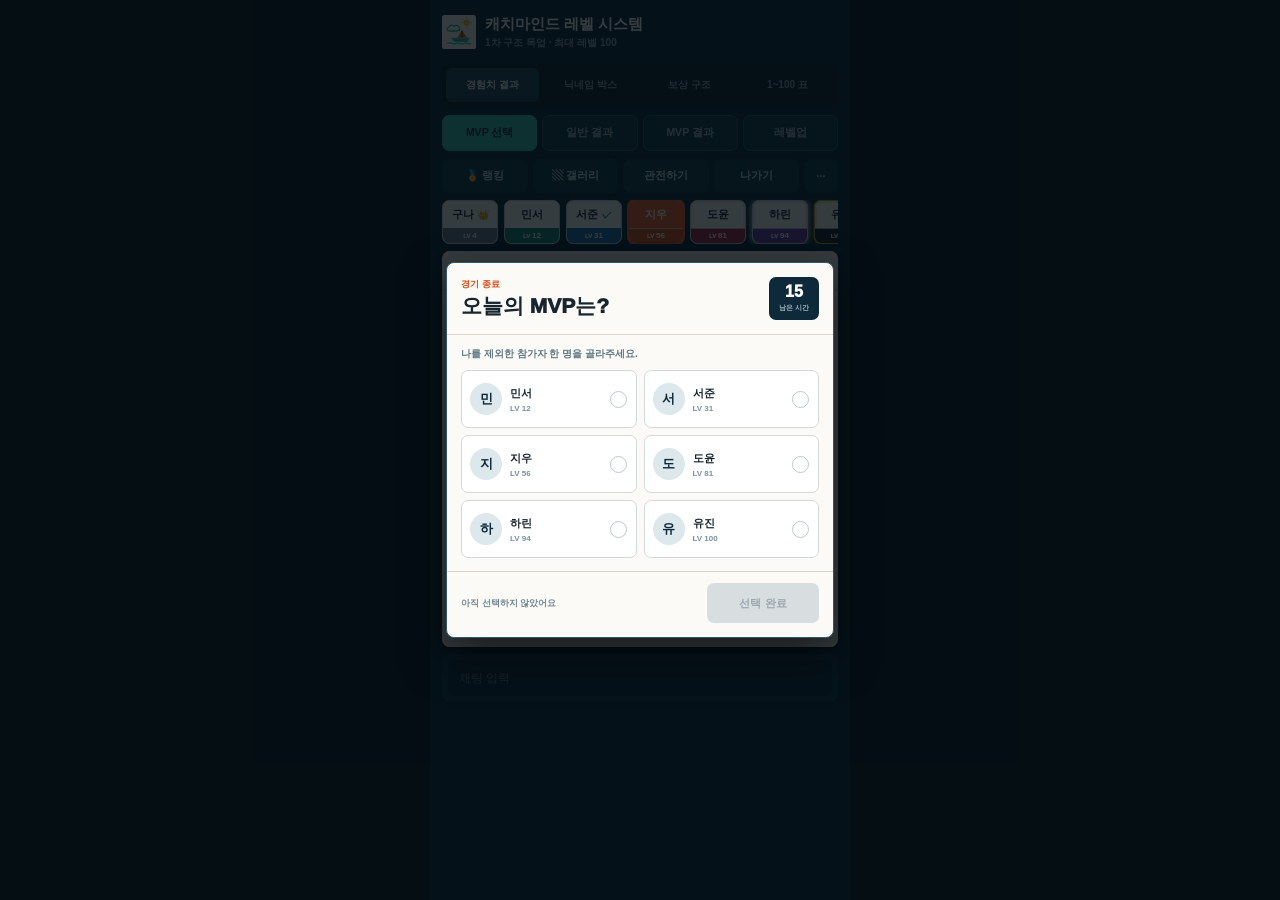
==== commit d5801298: "fix: refine CatchMind level nameplates" ====
--- a/catchmind-level-system-mockup.html
+++ b/catchmind-level-system-mockup.html
@@ -666,7 +666,7 @@
 .plate-state-head span:first-child { text-align: left; }
 .plate-list { padding: 0 12px 12px; }
 .plate-list-row {
-  min-height: 58px;
+  min-height: 52px;
   padding: 4px 0;
   border-bottom: 1px solid #e4e0d9;
 }
@@ -743,9 +743,9 @@
 .nameplate.style-a {
   --motion-speed: 3.6s;
   min-width: 56px;
-  min-height: 50px;
+  min-height: 44px;
   display: inline-grid;
-  grid-template-rows: 31px 17px;
+  grid-template-rows: 27px 15px;
   align-content: stretch;
   overflow: hidden;
   border: 1px solid #c6d2d6;
@@ -781,8 +781,8 @@
 .nameplate.style-a .plate-name {
   grid-row: 1;
   justify-content: center;
-  padding: 6px 6px 5px;
-  font-size: 11px;
+  padding: 4px 5px 3px;
+  font-size: 10.5px;
   line-height: 1.05;
   font-weight: 1000;
 }
@@ -804,26 +804,15 @@
 .nameplate.style-a.effect-rain .plate-level::after {
   animation: level-rail-glint var(--motion-speed) ease-in-out infinite;
 }
-.nameplate.style-a.effect-corners::before {
-  content: "";
-  position: absolute;
-  z-index: 3;
-  top: 4px;
-  right: 5px;
-  width: 4px;
-  height: 4px;
-  border: 1px solid var(--tier);
-  transform: rotate(45deg);
-}
+.nameplate.style-a.effect-corners .plate-level { box-shadow: inset 0 1px 0 rgba(255,255,255,.62); }
 .nameplate.style-a.effect-color .plate-level {
   animation: level-rail-color var(--motion-speed) ease-in-out infinite;
 }
 .nameplate.style-a.effect-aura {
-  border-color: var(--tier);
-  box-shadow: inset 0 0 0 1px var(--tier-soft), 0 0 7px var(--tier-soft), 0 3px 7px rgba(14,42,58,.13);
+  box-shadow: inset 0 0 0 1px var(--tier-soft), 0 2px 6px rgba(14,42,58,.14);
 }
 .nameplate.style-a.effect-double {
-  box-shadow: inset 0 0 0 2px var(--tier-soft), 0 0 0 1px var(--tier), 0 3px 8px rgba(14,42,58,.15);
+  box-shadow: inset 0 0 0 2px var(--tier-soft), 0 3px 7px rgba(14,42,58,.15);
 }
 .nameplate.style-a.effect-pulse::after {
   content: "";
@@ -837,23 +826,16 @@
   animation: level-frame-pulse var(--motion-speed) ease-in-out infinite;
 }
 .nameplate.style-a.effect-gem::before {
-  top: 3px;
-  right: 4px;
-  width: 5px;
-  height: 5px;
-  border-color: var(--tier);
-  background: var(--tier-soft);
-  box-shadow: -5px 5px 0 -2px var(--tier);
+  content: none;
+}
+.nameplate.style-a.effect-gem {
+  box-shadow: inset 0 0 0 2px var(--tier-soft), 0 0 6px var(--tier-soft), 0 3px 8px rgba(14,42,58,.16);
 }
 .nameplate.style-a.effect-legend {
   border-color: #c49a36;
   background: #fffdf5;
   box-shadow: inset 0 0 0 2px #f5e8bb, 0 0 0 1px rgba(196,154,54,.3), 0 3px 10px rgba(181,129,20,.22);
 }
-.nameplate.style-a.effect-legend::before {
-  background: #d5ad45;
-  box-shadow: -5px 5px 0 -2px #d5ad45;
-}
 @keyframes level-rail-color {
   0%, 100% { background-color: var(--tier); }
   52% { background-color: var(--tier-alt); }
@@ -864,8 +846,8 @@
   58%, 100% { left: calc(100% + 12px); opacity: 0; }
 }
 @keyframes level-frame-pulse {
-  0%, 100% { opacity: .08; }
-  50% { opacity: .48; }
+  0%, 100% { opacity: .04; }
+  50% { opacity: .24; }
 }
 .plate-list-row .nameplate.style-a .plate-name { padding-right: 3px; padding-left: 3px; font-size: 9.5px; }
 .plate-list-row .nameplate.style-a .correct-mark { margin-left: 2px; font-size: 8px; }
@@ -1433,14 +1415,14 @@
   var growthLevels = [10, 20, 30, 40, 50, 60, 70, 80, 90, 100];
   var growthLabels = {
     10: "기본",
-    20: "깊이",
-    30: "빗줄",
-    40: "모서리",
+    20: "입체",
+    30: "광택",
+    40: "레이어",
     50: "컬러",
     60: "광휘",
     70: "이중",
     80: "맥동",
-    90: "보석",
+    90: "프리즘",
     100: "레전드"
   };
 
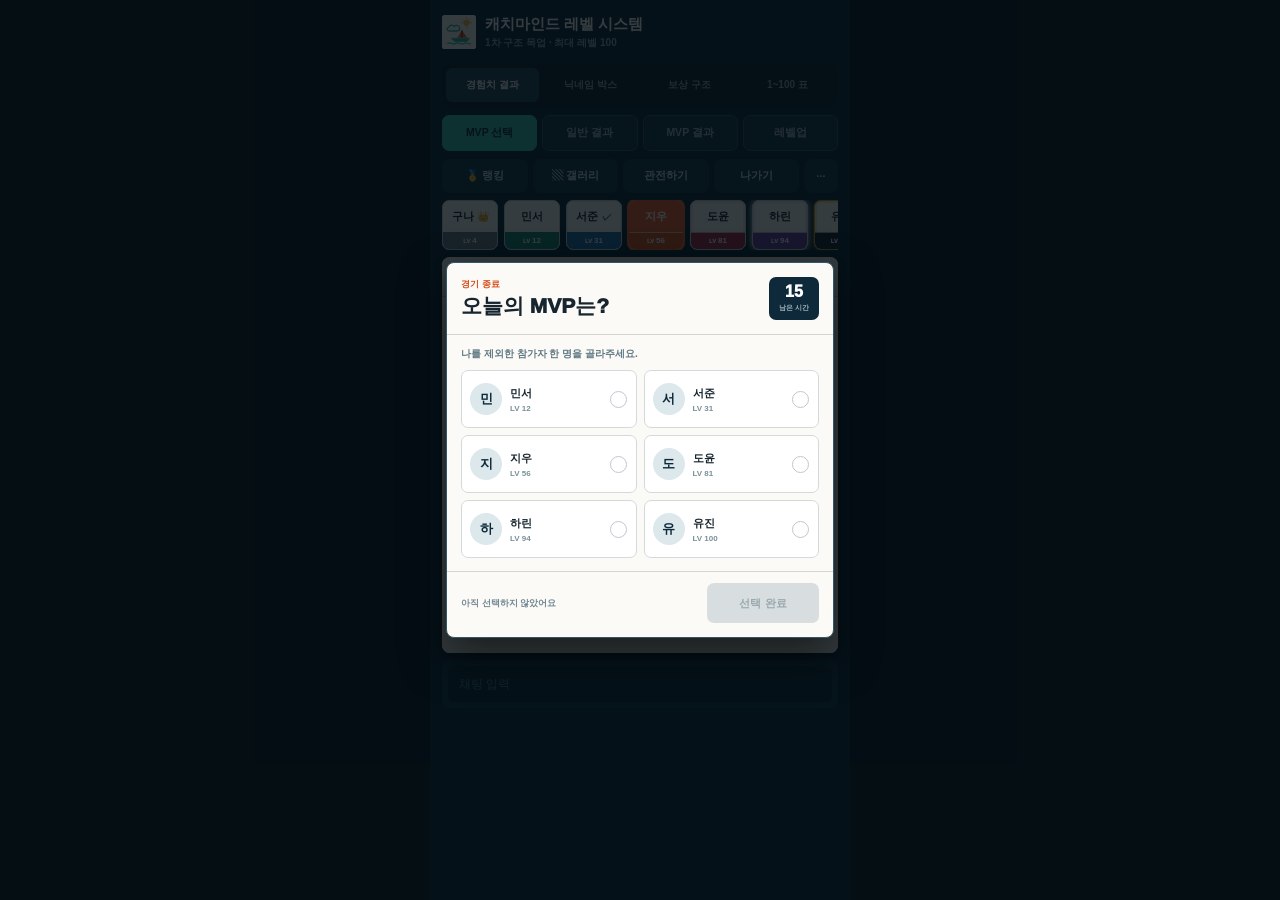
==== commit 65dc9c35: "fix: restore filled CatchMind level nameplates" ====
--- a/catchmind-level-system-mockup.html
+++ b/catchmind-level-system-mockup.html
@@ -666,7 +666,7 @@
 .plate-state-head span:first-child { text-align: left; }
 .plate-list { padding: 0 12px 12px; }
 .plate-list-row {
-  min-height: 52px;
+  min-height: 58px;
   padding: 4px 0;
   border-bottom: 1px solid #e4e0d9;
 }
@@ -743,9 +743,9 @@
 .nameplate.style-a {
   --motion-speed: 3.6s;
   min-width: 56px;
-  min-height: 44px;
+  min-height: 50px;
   display: inline-grid;
-  grid-template-rows: 27px 15px;
+  grid-template-rows: 31px 17px;
   align-content: stretch;
   overflow: hidden;
   border: 1px solid #c6d2d6;
@@ -756,7 +756,9 @@
 .nameplate.style-a .plate-level {
   grid-row: 2;
   position: relative;
-  min-width: 54px;
+  width: 100%;
+  height: 100%;
+  min-width: 0;
   display: flex;
   align-items: center;
   justify-content: center;
@@ -781,8 +783,8 @@
 .nameplate.style-a .plate-name {
   grid-row: 1;
   justify-content: center;
-  padding: 4px 5px 3px;
-  font-size: 10.5px;
+  padding: 6px 6px 5px;
+  font-size: 11px;
   line-height: 1.05;
   font-weight: 1000;
 }
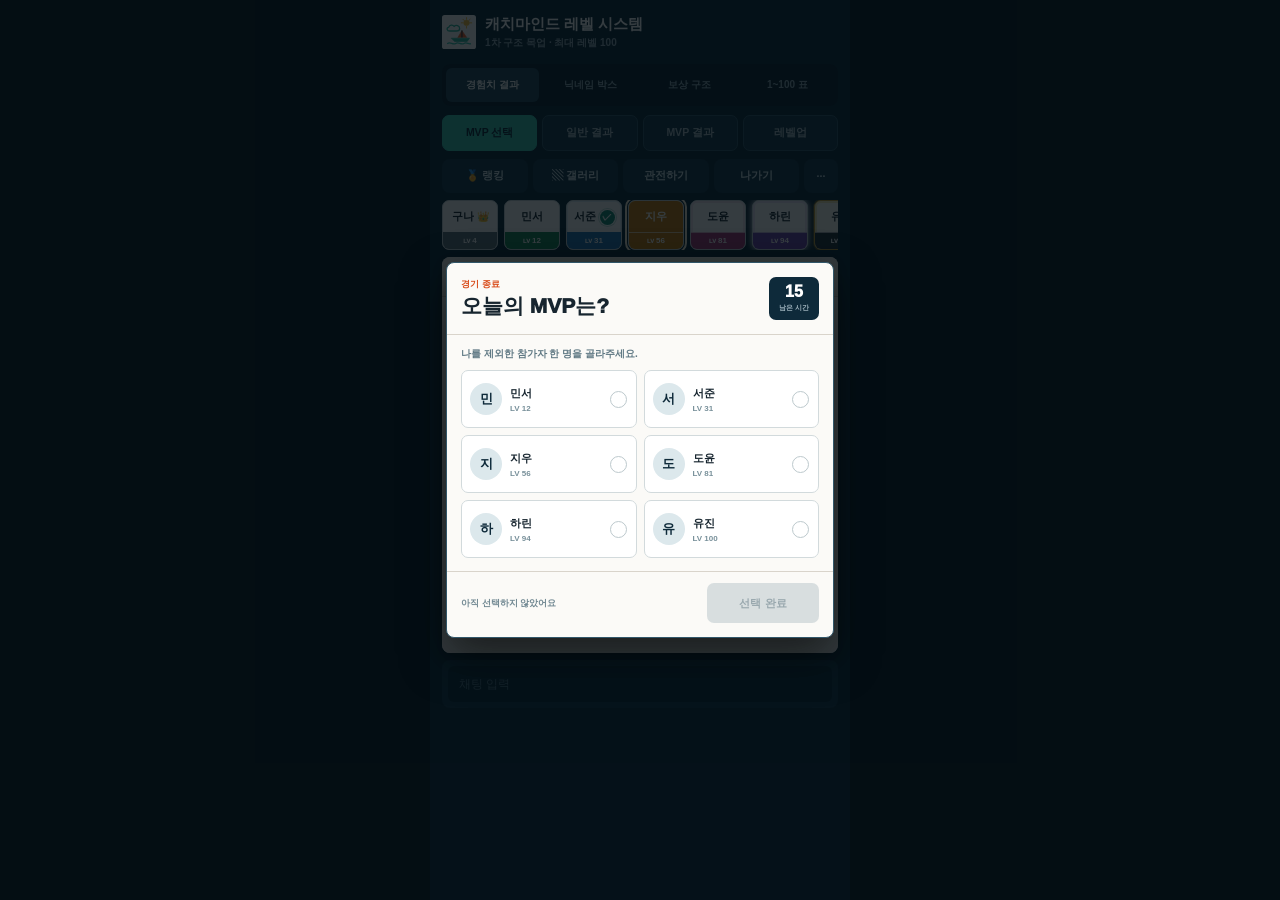
==== commit b84cd954: "feat: clarify CatchMind level nameplate states" ====
--- a/catchmind-level-system-mockup.html
+++ b/catchmind-level-system-mockup.html
@@ -707,13 +707,32 @@
 .nameplate.tier-master { --tier: #a92b4b; --tier-alt: #ef612f; --tier-soft: #f9e7eb; }
 .nameplate.tier-grand { --tier: #6944a3; --tier-alt: #c23d84; --tier-soft: #eee8f5; }
 .nameplate.tier-legend { --tier: #1b252d; --tier-alt: #b68217; --tier-soft: #fff3c6; }
-.nameplate.drawer { outline: 2px solid var(--orange); outline-offset: -1px; }
+.nameplate.milestone-start { --tier: #62757d; --tier-alt: #87979e; --tier-soft: #edf1f2; }
+.nameplate.milestone-10 { --tier: #198754; --tier-alt: #38a169; --tier-soft: #e6f4ea; }
+.nameplate.milestone-20 { --tier: #118a83; --tier-alt: #2db7aa; --tier-soft: #e0f5f2; }
+.nameplate.milestone-30 { --tier: #2578b8; --tier-alt: #51a5dd; --tier-soft: #e2eff8; }
+.nameplate.milestone-40 { --tier: #4f5fc5; --tier-alt: #7786e5; --tier-soft: #e8eaf9; }
+.nameplate.milestone-50 { --tier: #c67b0a; --tier-alt: #e5a11c; --tier-soft: #fbefd8; }
+.nameplate.milestone-60 { --tier: #d85622; --tier-alt: #ed8a2f; --tier-soft: #fbe9df; }
+.nameplate.milestone-70 { --tier: #c84455; --tier-alt: #ed6a72; --tier-soft: #f8e4e7; }
+.nameplate.milestone-80 { --tier: #a83b78; --tier-alt: #d45b9b; --tier-soft: #f6e4ef; }
+.nameplate.milestone-90 { --tier: #7045ad; --tier-alt: #a660ca; --tier-soft: #eee6f7; }
+.nameplate.milestone-100 { --tier: #27323a; --tier-alt: #b78521; --tier-soft: #fff1bf; }
+.nameplate.drawer { border-color: var(--tier); outline: 2px solid var(--tier-soft); outline-offset: 1px; }
 .nameplate .correct-mark {
-  flex: 0 0 auto;
+  flex: 0 0 15px;
+  width: 15px;
+  height: 15px;
+  display: inline-grid;
+  place-items: center;
   margin-left: 4px;
-  color: var(--teal-dark);
+  border-radius: 50%;
+  background: #178c73;
+  color: #fff;
   font-size: 10px;
-  font-weight: 1000;
+  line-height: 1;
+  font-weight: 1000;
+  box-shadow: 0 0 0 1px #fff, 0 0 0 2px rgba(23,140,115,.28);
 }
 .nameplate.spectator { opacity: .45; filter: grayscale(.25); }
 .nameplate .crown { flex: 0 0 auto; margin-left: 3px; font-size: 10px; }
@@ -788,11 +807,9 @@
   line-height: 1.05;
   font-weight: 1000;
 }
-.nameplate.style-a.drawer .plate-name {
-  background: var(--orange);
-  color: #fff;
-}
-.nameplate.style-a.drawer .plate-name .correct-mark { color: #fff; }
+.nameplate.style-a.drawer .plate-name,
+.nameplate.style-a.drawer .plate-level { background-color: var(--tier); color: #fff; }
+.nameplate.style-a.drawer .plate-level { box-shadow: inset 0 1px 0 rgba(255,255,255,.28); }
 .nameplate.style-a.milestone-40 { --motion-speed: 3.3s; }
 .nameplate.style-a.milestone-50 { --motion-speed: 3s; }
 .nameplate.style-a.milestone-60 { --motion-speed: 2.8s; }
@@ -838,6 +855,9 @@
   background: #fffdf5;
   box-shadow: inset 0 0 0 2px #f5e8bb, 0 0 0 1px rgba(196,154,54,.3), 0 3px 10px rgba(181,129,20,.22);
 }
+.nameplate.style-a.drawer.effect-color .plate-name {
+  animation: level-rail-color var(--motion-speed) ease-in-out infinite;
+}
 @keyframes level-rail-color {
   0%, 100% { background-color: var(--tier); }
   52% { background-color: var(--tier-alt); }
@@ -852,7 +872,7 @@
   50% { opacity: .24; }
 }
 .plate-list-row .nameplate.style-a .plate-name { padding-right: 3px; padding-left: 3px; font-size: 9.5px; }
-.plate-list-row .nameplate.style-a .correct-mark { margin-left: 2px; font-size: 8px; }
+.plate-list-row .nameplate.style-a .correct-mark { margin-left: 3px; font-size: 9px; }
 .plate-list-row .nameplate.style-a .crown { margin-left: 2px; font-size: 8px; }
 .nameplate.style-b {
   min-width: 104px;
@@ -1231,7 +1251,7 @@
 
   <section id="view-plates" class="view">
     <div class="section-head">
-      <h2>A+ · 10레벨 성장안</h2>
+          <h2>A+ · 1~100 성장안</h2>
       <p>10레벨마다 시각 효과가 하나씩 누적되어, 100레벨에서 가장 화려해집니다.</p>
     </div>
     <div class="plate-demo">
@@ -1414,8 +1434,9 @@
     { nick: "유진", level: 100, skin: "night" },
     { nick: "수빈", level: 25, spectator: true, skin: "sky" }
   ];
-  var growthLevels = [10, 20, 30, 40, 50, 60, 70, 80, 90, 100];
+  var growthLevels = [1, 10, 20, 30, 40, 50, 60, 70, 80, 90, 100];
   var growthLabels = {
+    1: "1~9 스케치",
     10: "기본",
     20: "입체",
     30: "광택",
@@ -1449,7 +1470,7 @@
   }
   function plateHtml(person, style) {
     var tier = Levels.tierForLevel(person.level);
-    var milestone = Math.min(100, Math.max(10, Math.floor(person.level / 10) * 10));
+    var milestone = person.level < 10 ? "start" : Math.min(100, Math.floor(person.level / 10) * 10);
     var classes = ["nameplate", "style-" + style, "tier-" + tier.id, "skin-" + (person.skin || "paper")];
     classes.push("milestone-" + milestone);
     if (person.level >= 20) classes.push("effect-depth");
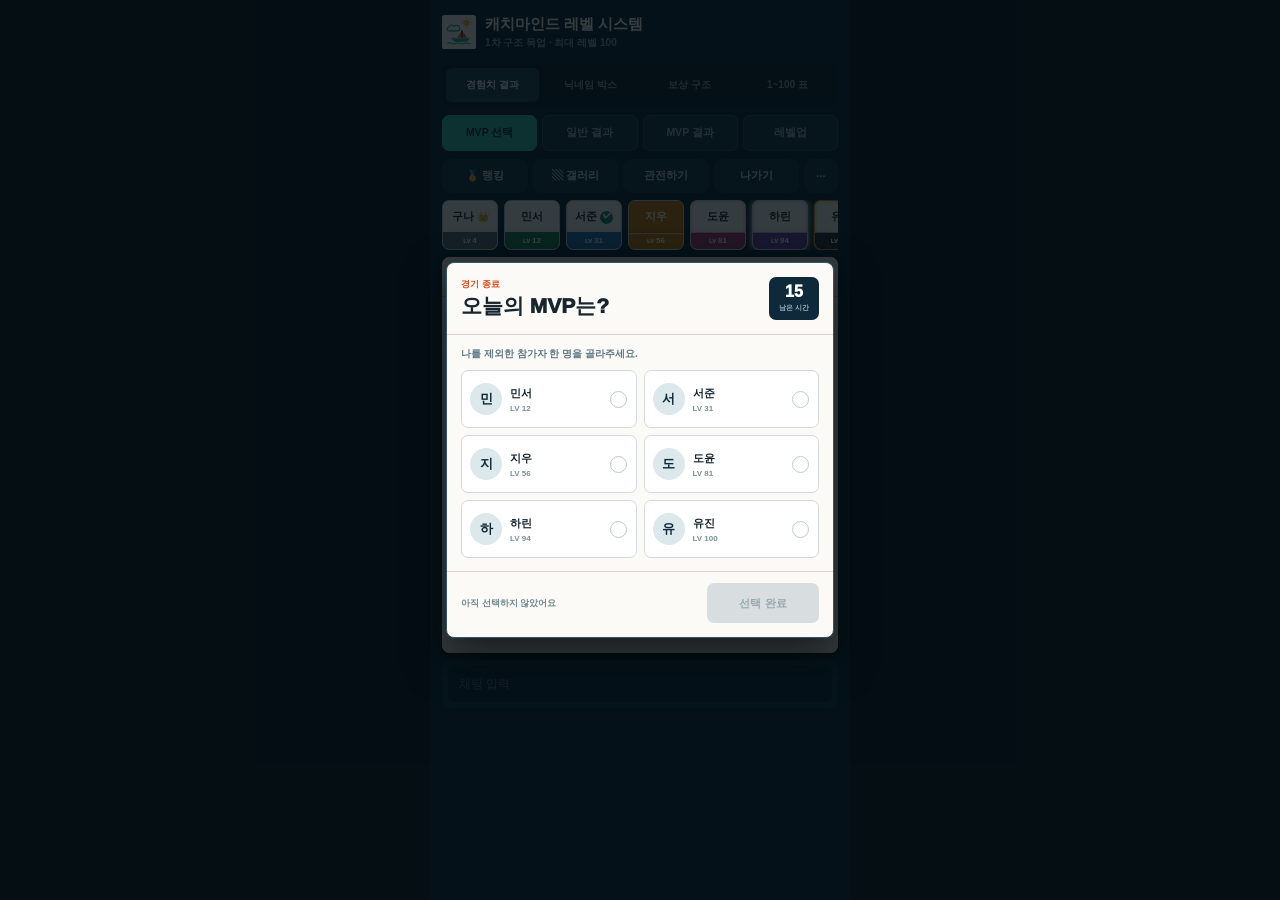
==== commit d9544767: "fix: simplify CatchMind active nameplates" ====
--- a/catchmind-level-system-mockup.html
+++ b/catchmind-level-system-mockup.html
@@ -718,22 +718,23 @@
 .nameplate.milestone-80 { --tier: #a83b78; --tier-alt: #d45b9b; --tier-soft: #f6e4ef; }
 .nameplate.milestone-90 { --tier: #7045ad; --tier-alt: #a660ca; --tier-soft: #eee6f7; }
 .nameplate.milestone-100 { --tier: #27323a; --tier-alt: #b78521; --tier-soft: #fff1bf; }
-.nameplate.drawer { border-color: var(--tier); outline: 2px solid var(--tier-soft); outline-offset: 1px; }
+.nameplate.drawer { border-color: rgba(0,0,0,.16); outline: 0; }
 .nameplate .correct-mark {
-  flex: 0 0 15px;
-  width: 15px;
-  height: 15px;
+  flex: 0 0 13px;
+  width: 13px;
+  height: 13px;
   display: inline-grid;
   place-items: center;
-  margin-left: 4px;
+  margin-left: 3px;
+  border: 0;
   border-radius: 50%;
   background: #178c73;
   color: #fff;
-  font-size: 10px;
+  font-size: 0;
   line-height: 1;
-  font-weight: 1000;
-  box-shadow: 0 0 0 1px #fff, 0 0 0 2px rgba(23,140,115,.28);
-}
+  box-shadow: none;
+}
+.nameplate .correct-mark::before { content: "\2714"; color: #fff; font-family: Arial, sans-serif; font-size: 8px; line-height: 1; font-weight: 900; }
 .nameplate.spectator { opacity: .45; filter: grayscale(.25); }
 .nameplate .crown { flex: 0 0 auto; margin-left: 3px; font-size: 10px; }
 .plate-name {
@@ -809,7 +810,8 @@
 }
 .nameplate.style-a.drawer .plate-name,
 .nameplate.style-a.drawer .plate-level { background-color: var(--tier); color: #fff; }
-.nameplate.style-a.drawer .plate-level { box-shadow: inset 0 1px 0 rgba(255,255,255,.28); }
+.nameplate.style-a.drawer .plate-level { border-top: 1px solid rgba(0,0,0,.12); box-shadow: none; }
+.nameplate.style-a.drawer .plate-level::after { animation: none; opacity: 0; }
 .nameplate.style-a.milestone-40 { --motion-speed: 3.3s; }
 .nameplate.style-a.milestone-50 { --motion-speed: 3s; }
 .nameplate.style-a.milestone-60 { --motion-speed: 2.8s; }
@@ -855,9 +857,10 @@
   background: #fffdf5;
   box-shadow: inset 0 0 0 2px #f5e8bb, 0 0 0 1px rgba(196,154,54,.3), 0 3px 10px rgba(181,129,20,.22);
 }
-.nameplate.style-a.drawer.effect-color .plate-name {
-  animation: level-rail-color var(--motion-speed) ease-in-out infinite;
-}
+.nameplate.style-a.drawer { background-color: var(--tier); box-shadow: 0 2px 4px rgba(14,42,58,.12); }
+.nameplate.style-a.drawer.effect-color .plate-name,
+.nameplate.style-a.drawer.effect-color .plate-level { animation: none; background-color: var(--tier); }
+.nameplate.style-a.drawer.effect-pulse::after { animation: none; opacity: 0; }
 @keyframes level-rail-color {
   0%, 100% { background-color: var(--tier); }
   52% { background-color: var(--tier-alt); }
@@ -872,7 +875,7 @@
   50% { opacity: .24; }
 }
 .plate-list-row .nameplate.style-a .plate-name { padding-right: 3px; padding-left: 3px; font-size: 9.5px; }
-.plate-list-row .nameplate.style-a .correct-mark { margin-left: 3px; font-size: 9px; }
+.plate-list-row .nameplate.style-a .correct-mark { margin-left: 3px; }
 .plate-list-row .nameplate.style-a .crown { margin-left: 2px; font-size: 8px; }
 .nameplate.style-b {
   min-width: 104px;
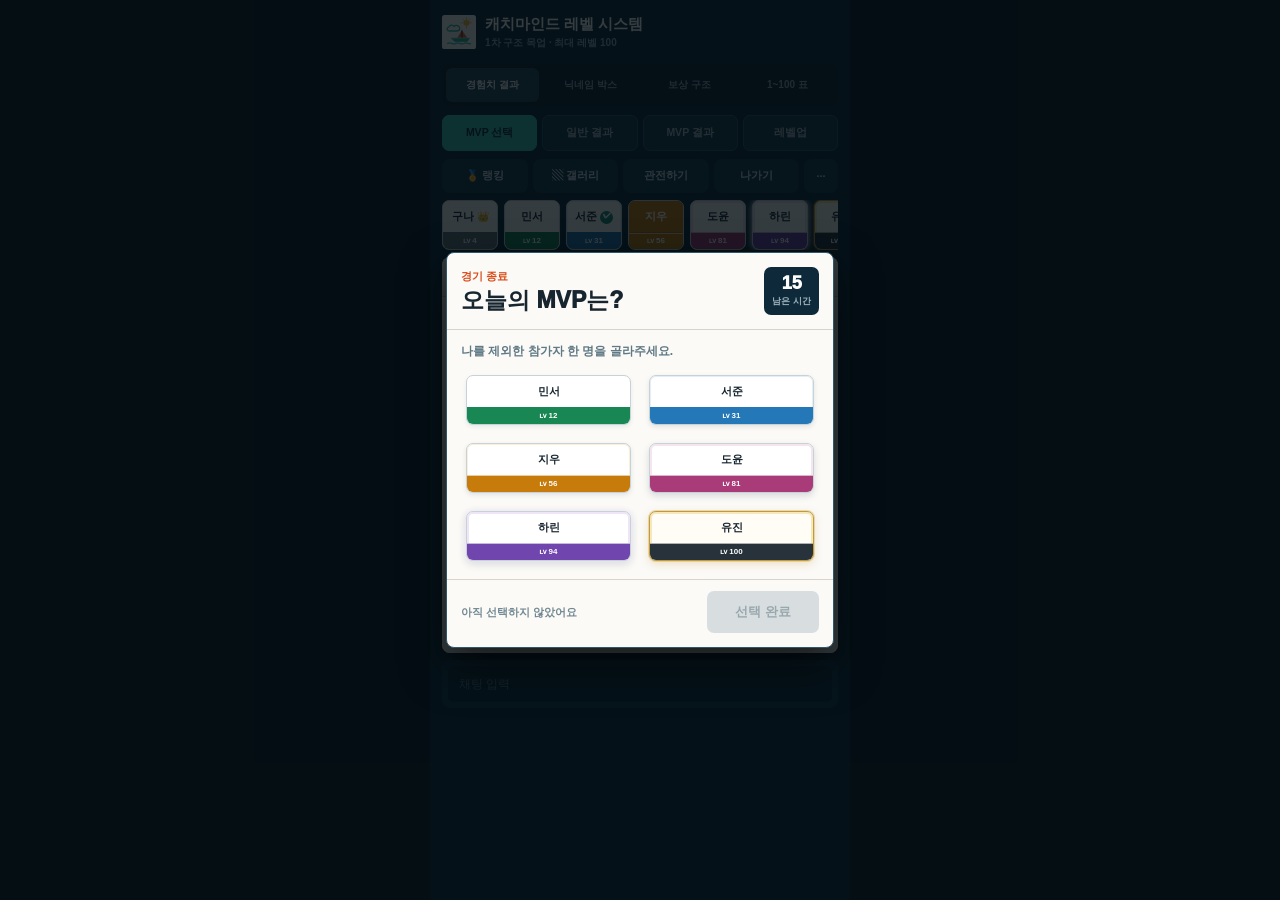
==== commit f6b91686: "feat: refine CatchMind level result screens" ====
--- a/catchmind-level-system-mockup.html
+++ b/catchmind-level-system-mockup.html
@@ -232,6 +232,9 @@
 .mvp-backdrop { z-index: 21; }
 .mvp-dialog {
   width: min(388px, 100%);
+  max-height: min(700px, calc(100dvh - 24px));
+  display: grid;
+  grid-template-rows: auto auto minmax(0, 1fr) auto;
   overflow: hidden;
   border: 1px solid #31576a;
   border-radius: 8px;
@@ -250,12 +253,12 @@
 .mvp-head span {
   display: block;
   color: var(--orange-dark);
-  font-size: 9px;
+  font-size: 11px;
   font-weight: 1000;
 }
 .mvp-head h2 {
   margin: 3px 0 0;
-  font-size: 21px;
+  font-size: 23px;
   line-height: 1.15;
   font-weight: 1000;
 }
@@ -268,69 +271,72 @@
   color: #fff;
   text-align: center;
 }
-.mvp-timer strong { display: block; font-size: 16px; line-height: 1; font-weight: 1000; }
-.mvp-timer small { display: block; margin-top: 3px; color: #9fb3bd; font-size: 7px; font-weight: 900; }
+.mvp-timer strong { display: block; font-size: 18px; line-height: 1; font-weight: 1000; }
+.mvp-timer small { display: block; margin-top: 3px; color: #9fb3bd; font-size: 9px; font-weight: 900; }
 .mvp-copy {
   margin: 0;
-  padding: 12px 14px 9px;
+  padding: 13px 14px 10px;
   color: #607984;
-  font-size: 10px;
+  font-size: 12px;
+  line-height: 1.45;
   font-weight: 850;
 }
 .mvp-candidates {
+  min-height: 0;
   display: grid;
   grid-template-columns: repeat(2, minmax(0, 1fr));
-  gap: 7px;
+  align-content: start;
+  gap: 8px;
+  overflow-y: auto;
+  overscroll-behavior: contain;
   padding: 0 14px 13px;
+  scrollbar-width: thin;
+  scrollbar-color: #b7c4c9 transparent;
 }
 .mvp-candidate {
+  position: relative;
   min-width: 0;
   min-height: 58px;
-  display: grid;
-  grid-template-columns: 32px minmax(0, 1fr) 18px;
-  align-items: center;
-  gap: 8px;
-  padding: 8px;
-  border: 1px solid #d2dadc;
-  border-radius: 7px;
-  background: #fff;
+  display: block;
+  padding: 3px;
+  border: 2px solid transparent;
+  border-radius: 9px;
+  background: transparent;
   color: var(--ink);
   text-align: left;
+  cursor: pointer;
 }
 .mvp-candidate.selected {
   border-color: var(--orange);
   background: #fff3ed;
-  box-shadow: inset 0 0 0 1px var(--orange);
-}
-.mvp-avatar {
-  width: 32px;
-  height: 32px;
-  display: grid;
-  place-items: center;
-  border-radius: 50%;
-  background: #dce8ec;
-  color: var(--navy);
-  font-size: 13px;
-  font-weight: 1000;
-}
-.mvp-candidate.selected .mvp-avatar { background: var(--orange); color: #fff; }
-.mvp-candidate strong,
-.mvp-candidate small { display: block; overflow: hidden; text-overflow: ellipsis; white-space: nowrap; }
-.mvp-candidate strong { font-size: 11px; font-weight: 1000; }
-.mvp-candidate small { margin-top: 3px; color: var(--muted); font-size: 8px; font-weight: 900; }
+  box-shadow: 0 0 0 1px rgba(243,97,42,.12);
+}
+.mvp-candidate:focus-visible { outline: 2px solid var(--teal); outline-offset: 1px; }
+.mvp-candidate > .nameplate { width: 100%; max-width: none; pointer-events: none; }
 .mvp-check {
+  position: absolute;
+  z-index: 5;
+  top: -4px;
+  right: -4px;
   width: 17px;
   height: 17px;
   display: grid;
   place-items: center;
-  border: 1px solid #bdc9cd;
+  border: 2px solid #fff;
   border-radius: 50%;
-  color: transparent;
-  font-size: 10px;
+  background: var(--orange);
+  color: #fff;
+  font-family: Arial, sans-serif;
+  font-size: 11px;
+  line-height: 1;
   font-style: normal;
   font-weight: 1000;
-}
-.mvp-candidate.selected .mvp-check { border-color: var(--orange); background: var(--orange); color: #fff; }
+  opacity: 0;
+  box-shadow: 0 1px 4px rgba(14,42,58,.2);
+  transform: scale(.72);
+  transition: opacity .15s ease, transform .15s ease;
+}
+.mvp-candidate.selected .mvp-check { opacity: 1; transform: scale(1); }
 .mvp-foot {
   display: grid;
   grid-template-columns: minmax(0, 1fr) 112px;
@@ -343,25 +349,27 @@
   min-width: 0;
   overflow: hidden;
   color: #718892;
-  font-size: 9px;
+  font-size: 11px;
   font-weight: 900;
   text-overflow: ellipsis;
   white-space: nowrap;
 }
 .mvp-confirm {
-  height: 40px;
+  height: 42px;
   border: 0;
   border-radius: 7px;
   background: var(--orange);
   color: #fff;
-  font-size: 11px;
+  font-size: 13px;
   font-weight: 1000;
 }
 .mvp-confirm:disabled { background: #d8dedf; color: #99a8ae; }
 .xp-dialog {
   position: relative;
   width: min(388px, 100%);
-  max-height: calc(100dvh - 24px);
+  max-height: min(700px, calc(100dvh - 24px));
+  display: grid;
+  grid-template-rows: auto minmax(0, 1fr) auto;
   overflow: hidden;
   border: 1px solid #31576a;
   border-radius: 8px;
@@ -378,8 +386,8 @@
   border-bottom: 1px solid #31576a;
   background: var(--navy);
 }
-.xp-head span { display: block; color: var(--teal); font-size: 9px; font-weight: 900; }
-.xp-head h2 { margin: 3px 0 0; color: #fff; font-size: 20px; line-height: 1.1; font-weight: 1000; }
+.xp-head span { display: block; color: var(--teal); font-size: 11px; font-weight: 900; }
+.xp-head h2 { margin: 3px 0 0; color: #fff; font-size: 23px; line-height: 1.1; font-weight: 1000; }
 .xp-close {
   width: 34px;
   height: 34px;
@@ -389,6 +397,14 @@
   color: #cfe0e7;
   font-size: 17px;
 }
+.xp-scroll {
+  min-height: 0;
+  overflow-y: auto;
+  overscroll-behavior: contain;
+  -webkit-overflow-scrolling: touch;
+  scrollbar-width: thin;
+  scrollbar-color: #b7c4c9 transparent;
+}
 .xp-summary {
   display: grid;
   grid-template-columns: auto minmax(0, 1fr) auto;
@@ -408,8 +424,8 @@
   background: #fff;
   color: var(--orange-dark);
 }
-.level-seal small { display: block; font-size: 8px; line-height: 1; font-weight: 900; }
-.level-seal strong { display: block; margin-top: 2px; font-size: 20px; line-height: 1; font-weight: 1000; }
+.level-seal small { display: block; font-size: 9px; line-height: 1; font-weight: 900; }
+.level-seal strong { display: block; margin-top: 2px; font-size: 22px; line-height: 1; font-weight: 1000; }
 .level-seal-stage {
   position: relative;
   width: 62px;
@@ -510,14 +526,14 @@
 .xp-person strong {
   display: block;
   overflow: hidden;
-  font-size: 16px;
+  font-size: 18px;
   font-weight: 1000;
   text-overflow: ellipsis;
   white-space: nowrap;
 }
-.xp-person span { display: block; margin-top: 3px; color: var(--muted); font-size: 10px; font-weight: 900; }
-.xp-earned { color: var(--orange); text-align: right; font-size: 22px; line-height: 1; font-weight: 1000; }
-.xp-earned span { display: block; margin-bottom: 4px; color: var(--muted); font-size: 9px; }
+.xp-person span { display: block; margin-top: 4px; color: var(--muted); font-size: 12px; font-weight: 900; }
+.xp-earned { color: var(--orange); text-align: right; font-size: 24px; line-height: 1; font-weight: 1000; }
+.xp-earned span { display: block; margin-bottom: 5px; color: var(--muted); font-size: 11px; }
 .xp-meter-block { padding: 0 14px 15px; }
 .xp-meter-head {
   min-height: 18px;
@@ -527,15 +543,15 @@
   gap: 8px;
   margin-bottom: 6px;
   color: #607984;
-  font-size: 9px;
+  font-size: 11px;
   font-weight: 900;
 }
 .xp-meter {
   position: relative;
-  height: 13px;
+  height: 15px;
   overflow: hidden;
   border: 1px solid #cfd8dc;
-  border-radius: 7px;
+  border-radius: 8px;
   background: #e6ecee;
 }
 .xp-meter-fill {
@@ -553,13 +569,13 @@
   list-style: none;
 }
 .xp-breakdown li {
-  min-height: 46px;
+  min-height: 58px;
   display: flex;
   align-items: center;
   justify-content: space-between;
   gap: 12px;
   color: #647b85;
-  font-size: 10.5px;
+  font-size: 12px;
   font-weight: 800;
 }
 .xp-breakdown li + li { border-top: 1px solid #e8e4dd; }
@@ -569,42 +585,43 @@
   display: block;
   overflow: hidden;
   color: var(--ink);
-  font-size: 10.5px;
+  font-size: 13px;
   font-weight: 1000;
   text-overflow: ellipsis;
   white-space: nowrap;
 }
 .xp-reason small {
   display: block;
-  margin-top: 3px;
+  margin-top: 4px;
   color: var(--muted);
-  font-size: 8.5px;
+  font-size: 11px;
+  line-height: 1.35;
   font-weight: 800;
 }
-.xp-breakdown .xp-value { flex: 0 0 auto; color: var(--ink); font-size: 11px; font-weight: 1000; }
+.xp-breakdown .xp-value { flex: 0 0 auto; color: var(--ink); font-size: 13px; font-weight: 1000; }
 .xp-breakdown .cap-row .xp-value { color: var(--orange-dark); }
 .reward-unlock {
   display: grid;
-  grid-template-columns: 38px minmax(0, 1fr);
-  align-items: center;
-  gap: 10px;
-  margin: 11px 14px 0;
-  padding: 9px 10px;
+  grid-template-columns: 42px minmax(0, 1fr);
+  align-items: center;
+  gap: 11px;
+  margin: 12px 14px 14px;
+  padding: 11px;
   border: 1px solid #efc0ac;
   border-radius: 7px;
   background: #fff2eb;
 }
 .reward-unlock .reward-icon {
-  width: 38px;
-  height: 38px;
+  width: 42px;
+  height: 42px;
   display: grid;
   place-items: center;
   border-radius: 7px;
   background: var(--orange);
-  font-size: 20px;
-}
-.reward-unlock span { display: block; color: var(--orange-dark); font-size: 9px; font-weight: 900; }
-.reward-unlock strong { display: block; margin-top: 2px; font-size: 12px; font-weight: 1000; }
+  font-size: 22px;
+}
+.reward-unlock span { display: block; color: var(--orange-dark); font-size: 11px; font-weight: 900; }
+.reward-unlock strong { display: block; margin-top: 3px; font-size: 14px; font-weight: 1000; }
 .xp-foot {
   display: grid;
   grid-template-columns: .8fr 1.2fr;
@@ -613,10 +630,10 @@
 }
 .xp-foot button {
   min-width: 0;
-  height: 42px;
+  height: 44px;
   border: 0;
   border-radius: 7px;
-  font-size: 12px;
+  font-size: 13px;
   font-weight: 1000;
 }
 .xp-replay { background: #e1e7e9; color: #526b77; }
@@ -734,7 +751,7 @@
   line-height: 1;
   box-shadow: none;
 }
-.nameplate .correct-mark::before { content: "\2714"; color: #fff; font-family: Arial, sans-serif; font-size: 8px; line-height: 1; font-weight: 900; }
+.nameplate .correct-mark::before { content: "\2714\FE0E"; color: #fff; -webkit-text-fill-color: #fff; font-family: Arial, sans-serif; font-size: 8px; line-height: 1; font-weight: 900; }
 .nameplate.spectator { opacity: .45; filter: grayscale(.25); }
 .nameplate .crown { flex: 0 0 auto; margin-left: 3px; font-size: 10px; }
 .plate-name {
@@ -1142,53 +1159,11 @@
   .waiting-main h2 { font-size: 23px; }
   .mvp-candidates { gap: 5px; padding-left: 10px; padding-right: 10px; }
   .mvp-head, .mvp-copy, .mvp-foot { padding-left: 10px; padding-right: 10px; }
-  .mvp-candidate { grid-template-columns: 29px minmax(0, 1fr) 16px; gap: 6px; padding: 6px; }
-  .mvp-avatar { width: 29px; height: 29px; }
+  .mvp-candidate { padding: 2px; }
 }
 @media (max-height: 760px) {
   .xp-backdrop, .mvp-backdrop { padding: 8px; }
-  .xp-dialog { max-height: calc(100dvh - 16px); }
-  .xp-head { min-height: 50px; padding: 8px 11px; }
-  .xp-head h2 { font-size: 17px; }
-  .xp-close { width: 30px; height: 30px; }
-  .xp-summary { gap: 8px; padding: 8px 12px 7px; }
-  .level-seal-stage { width: 54px; height: 54px; }
-  .level-seal { width: 48px; height: 48px; }
-  .level-seal strong { font-size: 18px; }
-  .xp-person strong { font-size: 14px; }
-  .xp-earned { font-size: 19px; }
-  .xp-meter-block { padding: 0 12px 9px; }
-  .xp-meter-head { margin-bottom: 4px; }
-  .xp-breakdown { padding: 0 12px; }
-  .xp-breakdown li { min-height: 36px; }
-  .xp-reason strong { font-size: 9.5px; }
-  .xp-reason small { margin-top: 2px; font-size: 7.5px; }
-  .xp-breakdown .xp-value { font-size: 10px; }
-  .reward-unlock {
-    grid-template-columns: 32px minmax(0, 1fr);
-    gap: 8px;
-    margin: 6px 12px 0;
-    padding: 5px 8px;
-  }
-  .reward-unlock .reward-icon { width: 32px; height: 32px; font-size: 17px; }
-  .reward-unlock strong { font-size: 10.5px; }
-  .xp-foot { gap: 6px; padding: 8px 12px 10px; }
-  .xp-foot button { height: 36px; font-size: 11px; }
-}
-@media (max-height: 600px) {
-  .xp-head { min-height: 46px; padding-top: 6px; padding-bottom: 6px; }
-  .xp-summary { padding-top: 5px; padding-bottom: 4px; }
-  .xp-breakdown li { min-height: 31px; }
-  .xp-reason strong { font-size: 8.7px; }
-  .xp-reason small {
-    max-width: 210px;
-    overflow: hidden;
-    font-size: 7px;
-    text-overflow: ellipsis;
-    white-space: nowrap;
-  }
-  .reward-unlock { margin-top: 4px; padding-top: 4px; padding-bottom: 4px; }
-  .xp-foot { padding-top: 6px; padding-bottom: 7px; }
+  .xp-dialog, .mvp-dialog { max-height: calc(100dvh - 16px); }
 }
 @media (prefers-reduced-motion: reduce) {
   *, *::before, *::after { scroll-behavior: auto !important; animation-duration: .01ms !important; transition-duration: .01ms !important; }
@@ -1343,6 +1318,7 @@
       </div>
       <button id="xp-close" class="xp-close" type="button" aria-label="경험치 화면 닫기">✕</button>
     </header>
+    <div class="xp-scroll">
     <div class="xp-summary">
       <div id="level-seal-stage" class="level-seal-stage">
         <div class="level-particles" aria-hidden="true">
@@ -1372,6 +1348,7 @@
     <div id="reward-unlock" class="reward-unlock hidden">
       <div id="reward-icon" class="reward-icon">🎨</div>
       <div><span>새 보상 획득</span><strong id="reward-name">컬러 닉네임 박스</strong></div>
+    </div>
     </div>
     <footer class="xp-foot">
       <button id="xp-replay" class="xp-replay" type="button">다시 보기</button>
@@ -1554,16 +1531,18 @@
       return person.nick !== "구나" && !person.spectator;
     });
     $("mvp-candidates").innerHTML = candidates.map(function (person) {
-      return '<button class="mvp-candidate" type="button" data-mvp-nick="' + person.nick + '">'
-        + '<span class="mvp-avatar">' + person.nick.slice(0, 1) + '</span>'
-        + '<span><strong>' + person.nick + '</strong><small>LV ' + person.level + '</small></span>'
+      return '<button class="mvp-candidate" type="button" data-mvp-nick="' + person.nick
+        + '" aria-pressed="false" aria-label="' + person.nick + '님을 MVP로 선택">'
+        + plateHtml({ nick: person.nick, level: person.level, skin: person.skin }, "a")
         + '<i class="mvp-check">✓</i></button>';
     }).join("");
     document.querySelectorAll("[data-mvp-nick]").forEach(function (button) {
       button.addEventListener("click", function () {
         selectedMvp = this.getAttribute("data-mvp-nick");
         document.querySelectorAll("[data-mvp-nick]").forEach(function (item) {
-          item.classList.toggle("selected", item.getAttribute("data-mvp-nick") === selectedMvp);
+          var selected = item.getAttribute("data-mvp-nick") === selectedMvp;
+          item.classList.toggle("selected", selected);
+          item.setAttribute("aria-pressed", String(selected));
         });
         $("mvp-choice").textContent = selectedMvp + "님을 선택했어요";
         $("mvp-confirm").disabled = false;
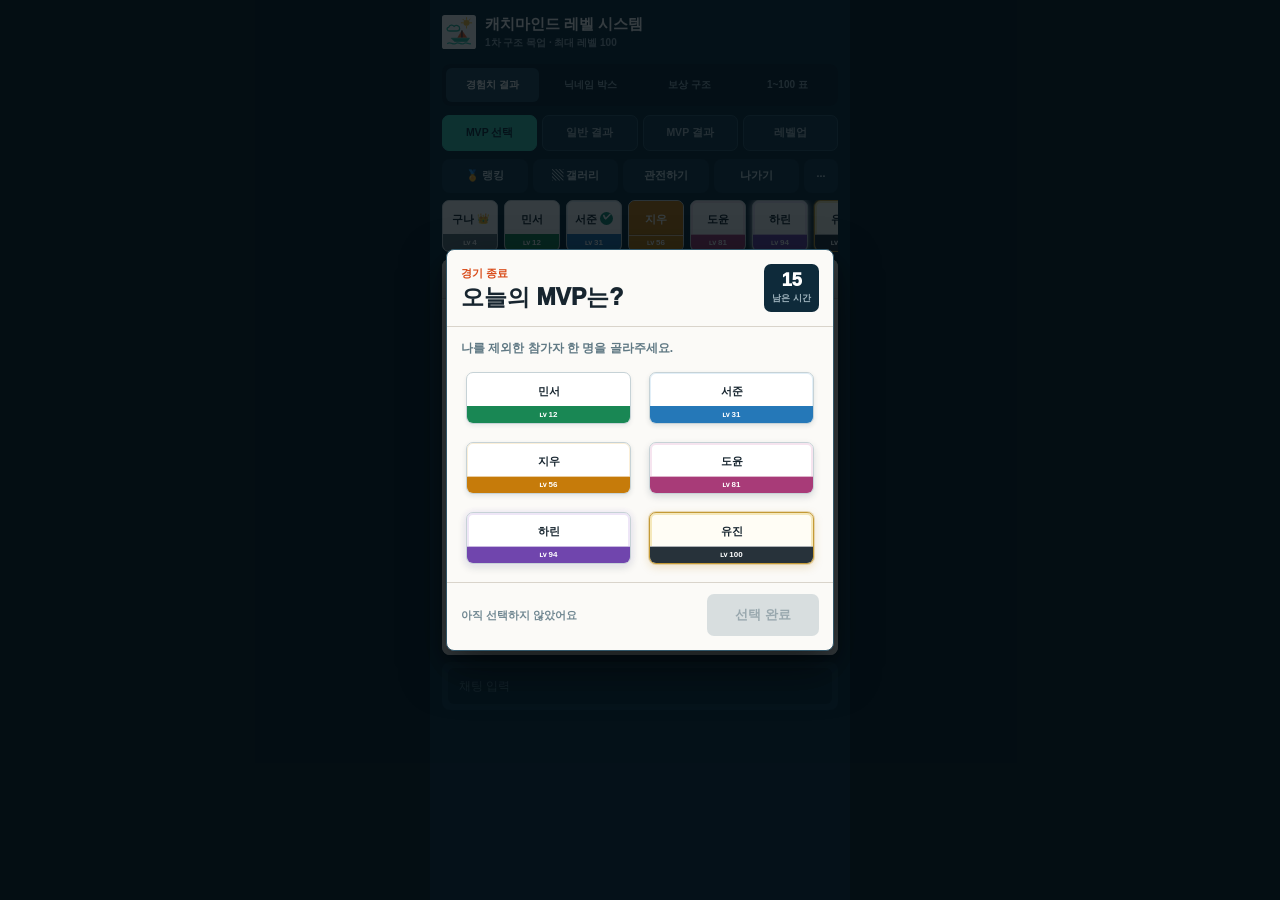
==== commit 9a96aa65: "fix: restore CatchMind levels and retire ranking" ====
--- a/catchmind-level-system-mockup.html
+++ b/catchmind-level-system-mockup.html
@@ -763,6 +763,8 @@
 .plate-nick {
   min-width: 0;
   overflow: hidden;
+  padding-top: 1px;
+  line-height: 1.3;
   text-overflow: ellipsis;
   white-space: nowrap;
 }
@@ -780,9 +782,9 @@
 .nameplate.style-a {
   --motion-speed: 3.6s;
   min-width: 56px;
-  min-height: 50px;
+  min-height: 52px;
   display: inline-grid;
-  grid-template-rows: 31px 17px;
+  grid-template-rows: 33px 17px;
   align-content: stretch;
   overflow: hidden;
   border: 1px solid #c6d2d6;
@@ -820,9 +822,9 @@
 .nameplate.style-a .plate-name {
   grid-row: 1;
   justify-content: center;
-  padding: 6px 6px 5px;
+  padding: 5px 6px 3px;
   font-size: 11px;
-  line-height: 1.05;
+  line-height: 1.3;
   font-weight: 1000;
 }
 .nameplate.style-a.drawer .plate-name,
